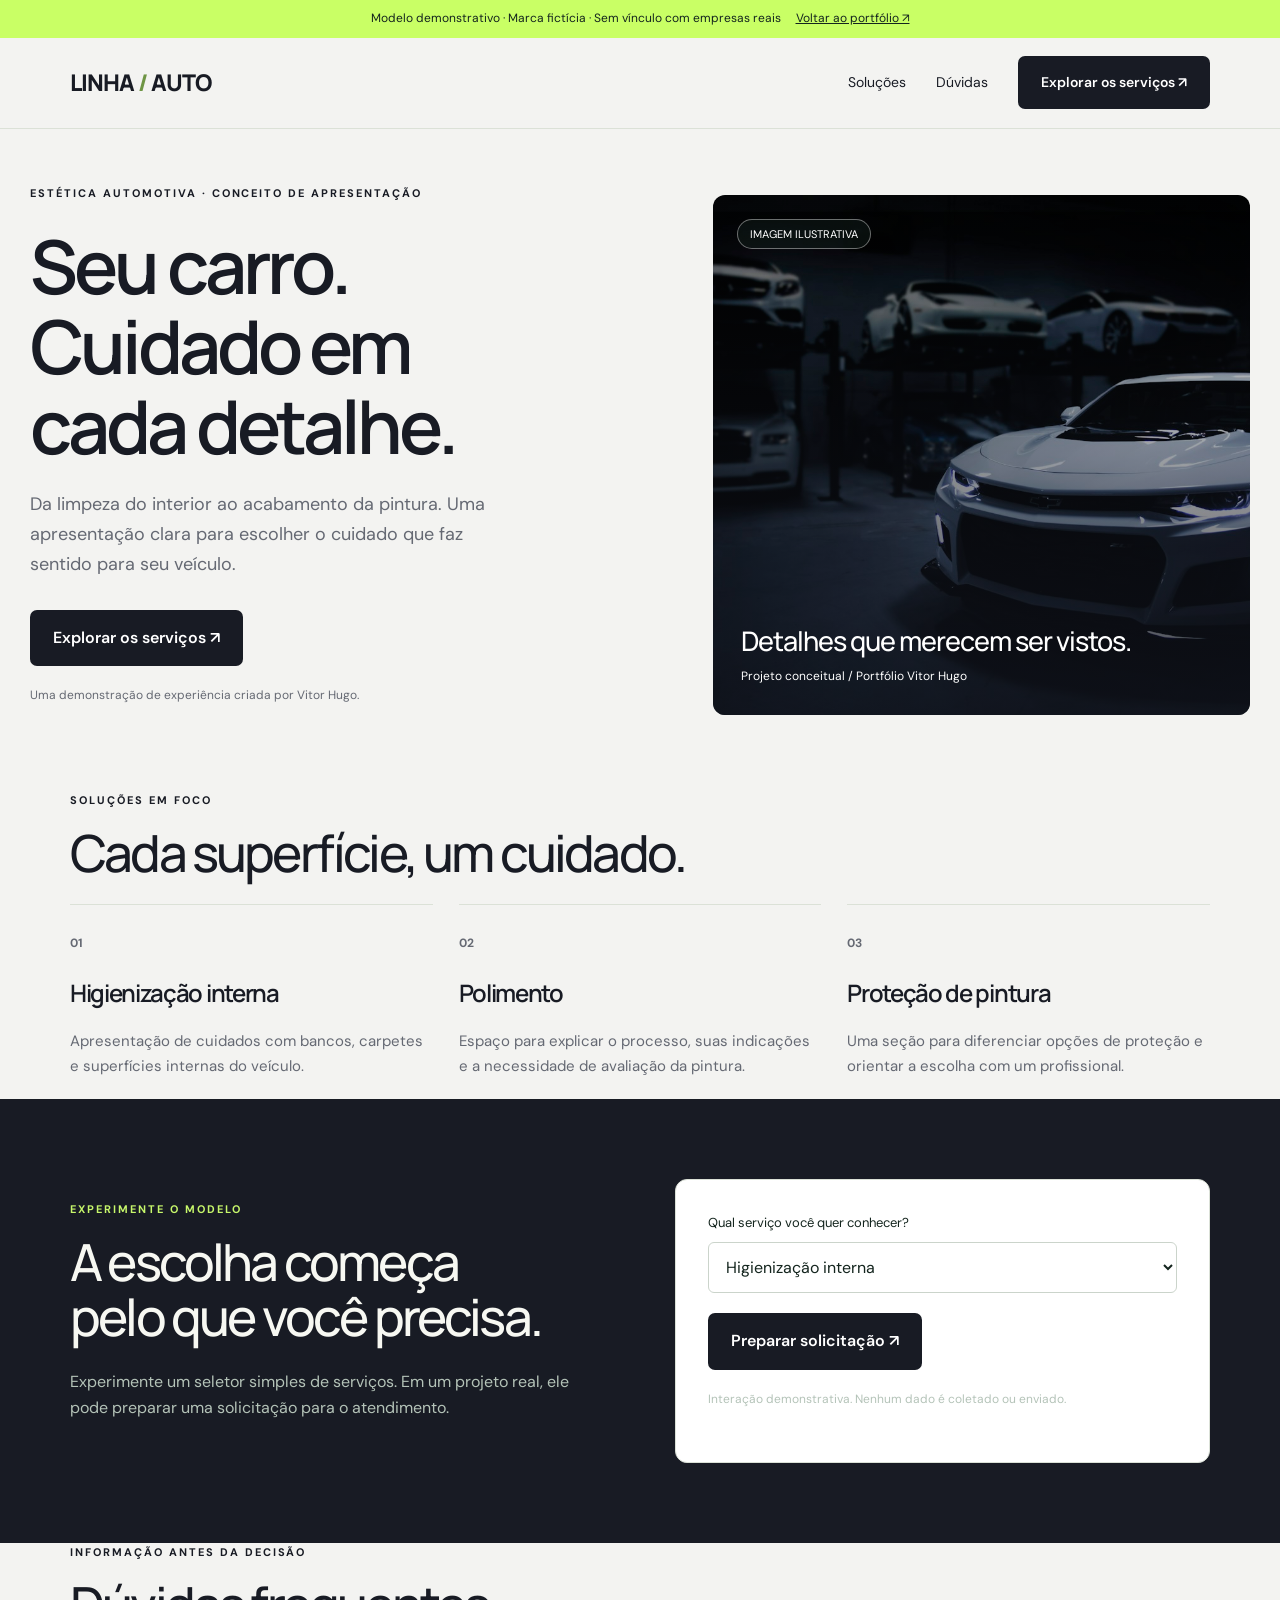
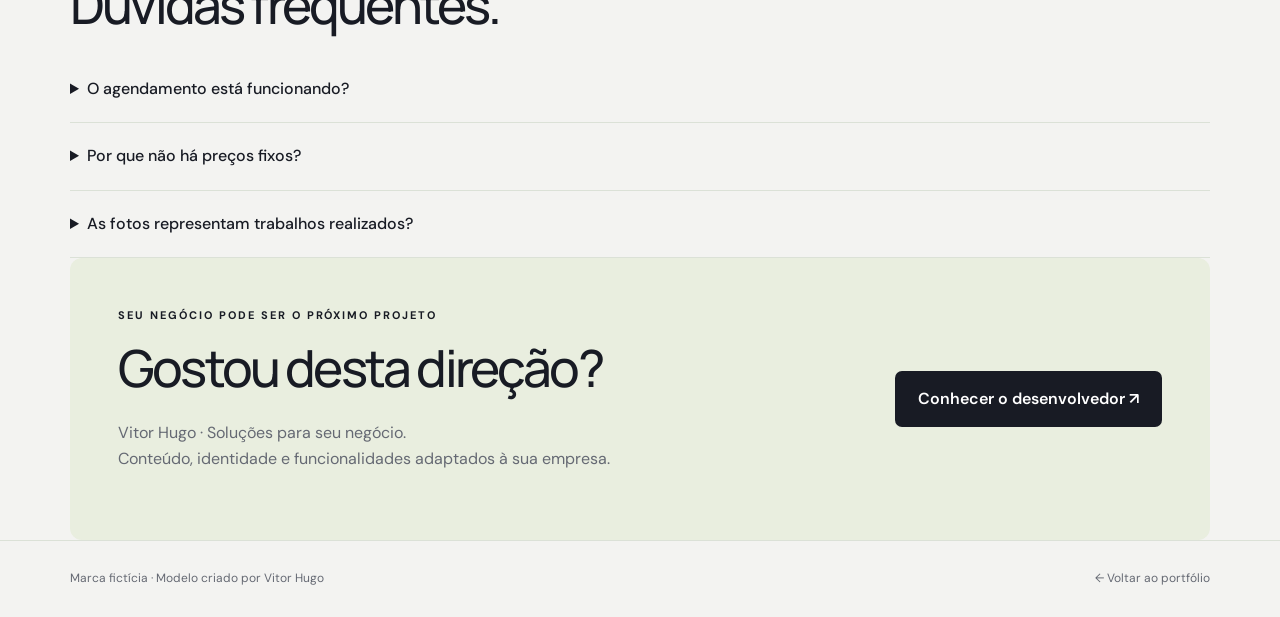
==== modelos/auto.html @ b1f1aa4b "Cria portfolio Vitor Hugo com tres landing pages demonstrativas" ====
<!doctype html><html lang="pt-BR"><head><meta charset="utf-8"><meta name="viewport" content="width=device-width, initial-scale=1"><title>Linha Auto — Modelo demonstrativo | Vitor Hugo</title><meta name="description" content="Projeto fictício de landing page criado por Vitor Hugo para demonstrar design e desenvolvimento web."><meta name="theme-color" content="#14251e"><link rel="icon" href="../assets/favicon.svg" type="image/svg+xml"><link rel="stylesheet" href="../assets/style.css"><script src="../assets/app.js" defer></script></head><body class="demo auto"><div class="demo-bar">Modelo demonstrativo · Marca fictícia · Sem vínculo com empresas reais <a href="../index.html#projetos">Voltar ao portfólio ↗</a></div><header><nav class="wrap"><a href="#" class="brand">LINHA<span style="color:#6e9544"> / </span>AUTO</a><div class="links"><a class="nav-extra" href="#servicos">Soluções</a><a class="nav-extra" href="#duvidas">Dúvidas</a><a class="button" href="#explorar">Explorar os serviços ↗</a></div></nav></header><main><div class="wrap hero"><div class="hero-grid"><div><span class="eyebrow">Estética automotiva · Conceito de apresentação</span><h1>Seu carro.<br>Cuidado em<br>cada detalhe.</h1><p class="intro">Da limpeza do interior ao acabamento da pintura. Uma apresentação clara para escolher o cuidado que faz sentido para seu veículo.</p><div class="actions"><a href="#explorar" class="button">Explorar os serviços ↗</a></div><p class="small" style="margin-top:20px">Uma demonstração de experiência criada por Vitor Hugo.</p></div><div class="hero-visual"><img src="../assets/auto.jpg" alt="Automóvel esportivo em ambiente externo"><span class="label">IMAGEM ILUSTRATIVA</span><div class="visual-caption"><strong>Detalhes que merecem ser vistos.</strong><span>Projeto conceitual / Portfólio Vitor Hugo</span></div></div></div></div><section class="wrap" id="servicos"><span class="eyebrow">Soluções em foco</span><h2>Cada superfície, um cuidado.</h2><div class="feature-grid"><article class="feature"><b>01</b><h3>Higienização interna</h3><p>Apresentação de cuidados com bancos, carpetes e superfícies internas do veículo.</p></article><article class="feature"><b>02</b><h3>Polimento</h3><p>Espaço para explicar o processo, suas indicações e a necessidade de avaliação da pintura.</p></article><article class="feature"><b>03</b><h3>Proteção de pintura</h3><p>Uma seção para diferenciar opções de proteção e orientar a escolha com um profissional.</p></article></div></section><section class="dark" id="explorar"><div class="wrap tool-grid"><div><span class="eyebrow">Experimente o modelo</span><h2>A escolha começa<br>pelo que você precisa.</h2><p>Experimente um seletor simples de serviços. Em um projeto real, ele pode preparar uma solicitação para o atendimento.</p></div><div class="tool"><label for="interest">Qual serviço você quer conhecer?</label><select id="interest"><option>Higienização interna</option><option>Polimento</option><option>Proteção de pintura</option></select><button type="button" class="button" id="demo-action">Preparar solicitação ↗</button><div id="demo-result" class="output" role="status" hidden style="margin-top:22px"></div><p class="small" style="margin-top:20px">Interação demonstrativa. Nenhum dado é coletado ou enviado.</p></div></div></section><section class="wrap" id="duvidas"><span class="eyebrow">Informação antes da decisão</span><h2>Dúvidas frequentes.</h2><details><summary>O agendamento está funcionando?</summary><p>Esta é uma demonstração. Nenhum horário é reservado e nenhuma solicitação é enviada.</p></details><details><summary>Por que não há preços fixos?</summary><p>Em uma operação real, tamanho do veículo, estado das superfícies e escopo do serviço precisam ser avaliados pela empresa.</p></details><details><summary>As fotos representam trabalhos realizados?</summary><p>Não. As imagens são ilustrativas e não representam serviços executados por Vitor Hugo ou por uma empresa real.</p></details></section><section class="wrap" style="padding-top:0"><div class="contact"><div><span class="eyebrow">Seu negócio pode ser o próximo projeto</span><h2>Gostou desta direção?</h2><p>Vitor Hugo · Soluções para seu negócio.<br>Conteúdo, identidade e funcionalidades adaptados à sua empresa.</p></div><a class="button" href="../index.html#contato">Conhecer o desenvolvedor ↗</a></div></section></main><footer><div class="wrap footer-row"><span>Marca fictícia · Modelo criado por Vitor Hugo</span><a href="../index.html">← Voltar ao portfólio</a></div></footer></body></html>
---- assets/style.css ----
@import url('https://fonts.googleapis.com/css2?family=DM+Sans:wght@400;500;600;700&family=Manrope:wght@400;500;600;700;800&display=swap');
:root{--ink:#14251e;--paper:#f7f8f2;--accent:#c7f76b;--muted:#65736b;--line:#dbe1d7}*{box-sizing:border-box}html{scroll-behavior:smooth;scroll-padding-top:90px}body{margin:0;background:var(--paper);color:var(--ink);font-family:'DM Sans',sans-serif;font-size:16px;line-height:1.65}a{color:inherit;text-decoration:none}button,input,select{font:inherit}button,a,input,select{outline-offset:5px}img{display:block;width:100%;object-fit:cover}h1,h2,h3,.brand{font-family:Manrope,sans-serif;line-height:1.08;letter-spacing:-.055em}h1{font-size:clamp(42px,6.4vw,88px);font-weight:600;margin:24px 0}h2{font-size:clamp(32px,4vw,52px);font-weight:500;margin:16px 0 24px}h3{font-size:25px;font-weight:600}p{margin:0 0 20px}.wrap{max-width:1220px;margin:auto;padding:0 40px}header{border-bottom:1px solid var(--line)}nav{min-height:90px;display:flex;align-items:center;justify-content:space-between;gap:24px}.brand{font-size:23px;font-weight:800;letter-spacing:-1px}.brand small{display:block;font:11px 'DM Sans',sans-serif;letter-spacing:.04em;margin-top:7px}.mark{background:var(--ink);color:var(--accent);padding:8px 12px;border-radius:12px;margin-right:8px;letter-spacing:-2px}.links{display:flex;gap:30px;font-size:14px;align-items:center}.button{display:inline-flex;align-items:center;justify-content:center;gap:30px;background:var(--ink);color:white;border:0;border-radius:7px;padding:15px 23px;font-weight:600;cursor:pointer}.button.light{background:var(--accent);color:var(--ink)}.button.outline{border:1px solid var(--line);background:transparent;color:var(--ink)}.eyebrow{font-size:11px;text-transform:uppercase;letter-spacing:.18em;font-weight:700;display:flex;align-items:center;gap:10px}.dot{width:8px;height:8px;border-radius:50%;background:#54783c;display:inline-block}.hero{padding:75px 0 65px}.hero-grid{display:grid;grid-template-columns:1.15fr 1fr;gap:65px;align-items:center}.intro{max-width:490px;color:var(--muted);font-size:18px}.actions{display:flex;gap:12px;flex-wrap:wrap;margin-top:30px}.hero-visual{position:relative;border-radius:12px;overflow:hidden;min-height:480px;background:#1d342c}.hero-visual img{height:480px}.hero-visual:after{content:'';position:absolute;inset:0;background:linear-gradient(transparent 35%,#14251ed9)}.visual-caption{position:absolute;bottom:28px;left:28px;right:28px;color:white;z-index:1}.visual-caption strong{font:500 27px Manrope,sans-serif;letter-spacing:-1px}.visual-caption span{font-size:12px;display:block;margin-top:8px}.label{display:inline-block;border:1px solid #ffffff66;border-radius:30px;padding:5px 12px;font-size:11px;position:absolute;top:24px;left:24px;color:white;z-index:1;background:#14251e66}.strip{border-block:1px solid var(--line);display:flex;justify-content:space-between;gap:20px;padding:22px 0;font-size:13px;color:var(--muted)}section{padding:80px 0}.section-heading{display:flex;align-items:end;justify-content:space-between;gap:30px;margin-bottom:36px}.section-heading p{max-width:350px;color:var(--muted);font-size:14px}.project-grid{display:grid;grid-template-columns:repeat(3,1fr);gap:24px}.project{display:block}.project .photo{overflow:hidden;border-radius:9px;position:relative;background:#d7dfd4}.project img{height:260px;transition:transform .4s}.project:hover img{transform:scale(1.04)}.project .number{position:absolute;top:16px;left:16px;border-radius:30px;background:#ffffffed;padding:4px 12px;font-size:11px}.project h3{margin:22px 0 12px;display:flex;justify-content:space-between}.project p{font-size:14px;color:var(--muted)}.tag{font-size:10px;text-transform:uppercase;letter-spacing:.12em;color:var(--muted)}.dark{background:#14251e;color:#f7f8f2}.dark .eyebrow{color:#c7f76b}.dark p{color:#b4c3b8}.process{display:grid;grid-template-columns:1fr 2fr;gap:90px}.steps{display:grid;grid-template-columns:1fr 1fr;gap:32px}.step{border-top:1px solid #ffffff35;padding-top:20px}.step b{color:#c7f76b;font-size:12px}.step h3{font-size:22px;margin:18px 0 12px}.step p{font-size:14px}.about{display:grid;grid-template-columns:1fr 1fr;gap:80px}.skills{display:flex;flex-wrap:wrap;gap:10px}.skills span{padding:8px 15px;border:1px solid var(--line);border-radius:30px;font-size:12px}.contact{border-radius:12px;background:#e9eedf;padding:48px;display:flex;align-items:center;justify-content:space-between;gap:40px}.contact h2{max-width:650px}.contact p{color:var(--muted)}footer{border-top:1px solid var(--line);padding:28px 0;font-size:12px;color:var(--muted)}.footer-row{display:flex;justify-content:space-between;gap:20px}.demo-bar{background:var(--accent);text-align:center;padding:9px 20px;font-size:12px;color:#14251e}.demo-bar a{text-decoration:underline;margin-left:12px}.demo .hero{padding-top:55px}.demo h1{font-size:clamp(42px,5.8vw,76px)}.demo .hero-visual,.demo .hero-visual img{min-height:520px;height:520px}.feature-grid{display:grid;grid-template-columns:repeat(3,1fr);gap:26px}.feature{border-top:1px solid var(--line);padding-top:24px}.feature h3{font-size:24px}.feature p{color:var(--muted);font-size:15px}.feature b{font-size:12px;color:var(--muted)}.tool-grid{display:grid;grid-template-columns:1fr 1fr;gap:70px;align-items:center}.tool{background:#fff;border:1px solid var(--line);border-radius:12px;padding:32px;color:#14251e}.tool label{display:block;font-size:13px;margin-bottom:9px}.tool input,.tool select{width:100%;padding:13px;border:1px solid #cbd4cb;border-radius:6px;background:white;color:#14251e;margin-bottom:20px}.tool input[type=range]{padding:0;accent-color:#426c3c}.output{background:#edf4e2;padding:22px;border-radius:8px}.output strong{font:600 34px Manrope,sans-serif;display:block;letter-spacing:-1px}.output p{font-size:12px;color:#536549;margin:10px 0 0}.small{font-size:12px;color:var(--muted)}details{border-bottom:1px solid var(--line);padding:20px 0}summary{cursor:pointer;font-weight:500}details p{margin:15px 0 0;color:var(--muted);max-width:800px}.auto{--ink:#181b24;--paper:#f3f3f1;--accent:#c9ff65;--muted:#656973}.auto .hero-visual:after{background:linear-gradient(transparent,#10131cce)}.auto .dark{background:#181b24}.pilates{--ink:#3a4235;--paper:#faf7f0;--accent:#e6cfae;--muted:#74766a;--line:#dfded2}.pilates .hero-visual{border-radius:160px 160px 12px 12px}.pilates .dark{background:#3a4235}.pilates .dark .eyebrow,.pilates .step b{color:#e6cfae}.pilates h1{font-weight:400}.notice{border:1px solid var(--line);border-radius:6px;padding:15px;font-size:12px;color:var(--muted)}@media(max-width:850px){.wrap{padding:0 22px}.links{gap:15px}.links .nav-extra{display:none}.hero-grid,.process,.about,.tool-grid{grid-template-columns:1fr;gap:35px}.hero{padding:45px 0}.hero-visual,.hero-visual img{height:380px;min-height:380px}.demo .hero-visual,.demo .hero-visual img{height:380px;min-height:380px}.project-grid{grid-template-columns:1fr}.project img{height:330px}.section-heading,.contact{display:block}.section-heading p{max-width:none}.feature-grid{grid-template-columns:1fr}.strip{flex-wrap:wrap}.contact{padding:30px}.contact .button{margin-top:10px}section{padding:55px 0}.footer-row{flex-direction:column;gap:8px}}@media(prefers-reduced-motion:reduce){html{scroll-behavior:auto}*{transition:none!important}}
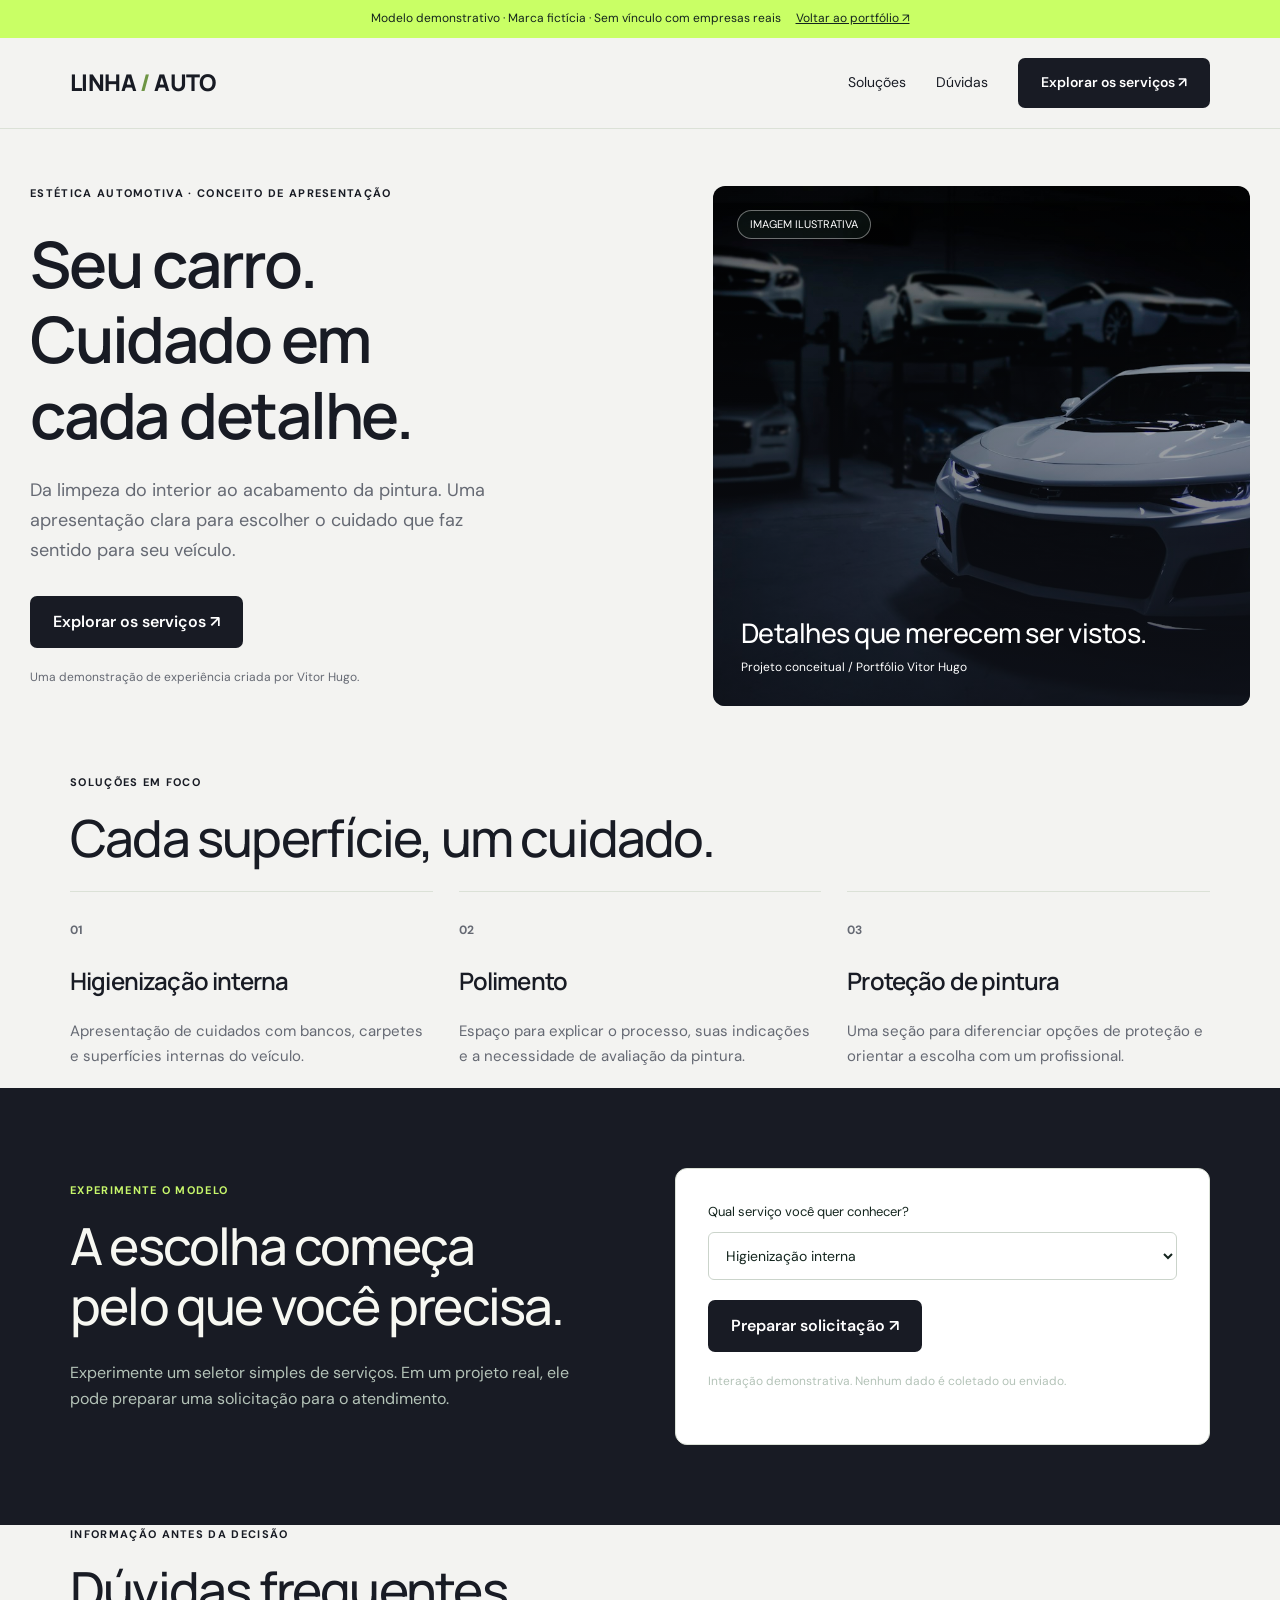
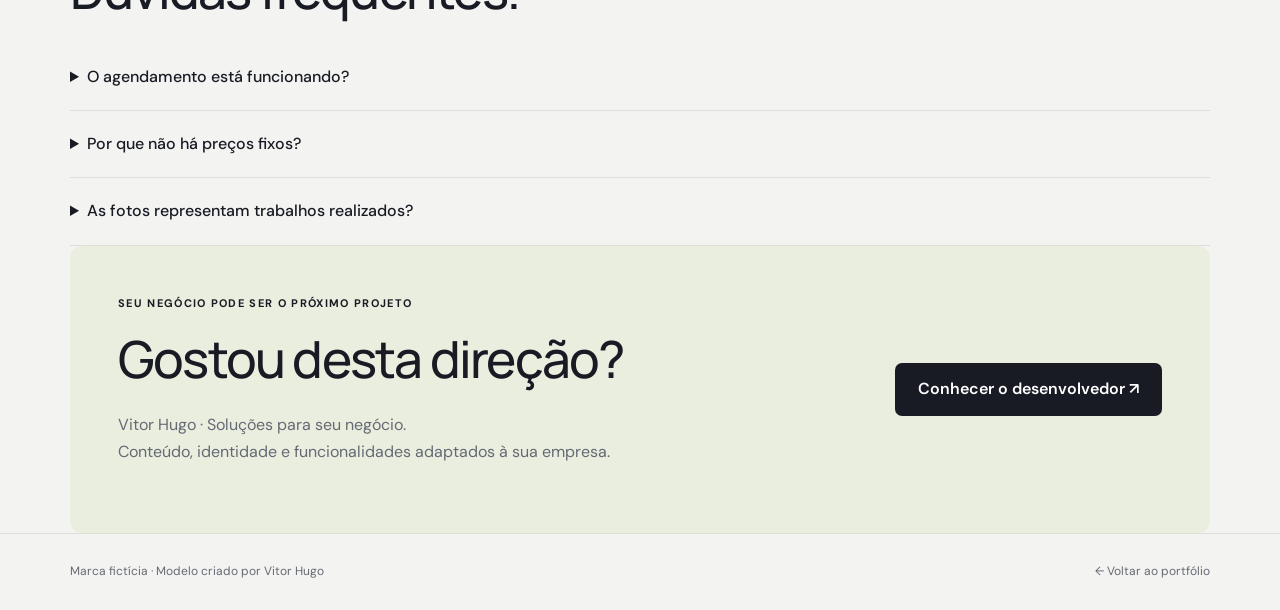
==== commit d072aa10: "Corrige tipografia e layout responsivo e atualiza apresentacao profissional" ====
--- a/modelos/auto.html
+++ b/modelos/auto.html
@@ -1 +1 @@
-<!doctype html><html lang="pt-BR"><head><meta charset="utf-8"><meta name="viewport" content="width=device-width, initial-scale=1"><title>Linha Auto — Modelo demonstrativo | Vitor Hugo</title><meta name="description" content="Projeto fictício de landing page criado por Vitor Hugo para demonstrar design e desenvolvimento web."><meta name="theme-color" content="#14251e"><link rel="icon" href="../assets/favicon.svg" type="image/svg+xml"><link rel="stylesheet" href="../assets/style.css"><script src="../assets/app.js" defer></script></head><body class="demo auto"><div class="demo-bar">Modelo demonstrativo · Marca fictícia · Sem vínculo com empresas reais <a href="../index.html#projetos">Voltar ao portfólio ↗</a></div><header><nav class="wrap"><a href="#" class="brand">LINHA<span style="color:#6e9544"> / </span>AUTO</a><div class="links"><a class="nav-extra" href="#servicos">Soluções</a><a class="nav-extra" href="#duvidas">Dúvidas</a><a class="button" href="#explorar">Explorar os serviços ↗</a></div></nav></header><main><div class="wrap hero"><div class="hero-grid"><div><span class="eyebrow">Estética automotiva · Conceito de apresentação</span><h1>Seu carro.<br>Cuidado em<br>cada detalhe.</h1><p class="intro">Da limpeza do interior ao acabamento da pintura. Uma apresentação clara para escolher o cuidado que faz sentido para seu veículo.</p><div class="actions"><a href="#explorar" class="button">Explorar os serviços ↗</a></div><p class="small" style="margin-top:20px">Uma demonstração de experiência criada por Vitor Hugo.</p></div><div class="hero-visual"><img src="../assets/auto.jpg" alt="Automóvel esportivo em ambiente externo"><span class="label">IMAGEM ILUSTRATIVA</span><div class="visual-caption"><strong>Detalhes que merecem ser vistos.</strong><span>Projeto conceitual / Portfólio Vitor Hugo</span></div></div></div></div><section class="wrap" id="servicos"><span class="eyebrow">Soluções em foco</span><h2>Cada superfície, um cuidado.</h2><div class="feature-grid"><article class="feature"><b>01</b><h3>Higienização interna</h3><p>Apresentação de cuidados com bancos, carpetes e superfícies internas do veículo.</p></article><article class="feature"><b>02</b><h3>Polimento</h3><p>Espaço para explicar o processo, suas indicações e a necessidade de avaliação da pintura.</p></article><article class="feature"><b>03</b><h3>Proteção de pintura</h3><p>Uma seção para diferenciar opções de proteção e orientar a escolha com um profissional.</p></article></div></section><section class="dark" id="explorar"><div class="wrap tool-grid"><div><span class="eyebrow">Experimente o modelo</span><h2>A escolha começa<br>pelo que você precisa.</h2><p>Experimente um seletor simples de serviços. Em um projeto real, ele pode preparar uma solicitação para o atendimento.</p></div><div class="tool"><label for="interest">Qual serviço você quer conhecer?</label><select id="interest"><option>Higienização interna</option><option>Polimento</option><option>Proteção de pintura</option></select><button type="button" class="button" id="demo-action">Preparar solicitação ↗</button><div id="demo-result" class="output" role="status" hidden style="margin-top:22px"></div><p class="small" style="margin-top:20px">Interação demonstrativa. Nenhum dado é coletado ou enviado.</p></div></div></section><section class="wrap" id="duvidas"><span class="eyebrow">Informação antes da decisão</span><h2>Dúvidas frequentes.</h2><details><summary>O agendamento está funcionando?</summary><p>Esta é uma demonstração. Nenhum horário é reservado e nenhuma solicitação é enviada.</p></details><details><summary>Por que não há preços fixos?</summary><p>Em uma operação real, tamanho do veículo, estado das superfícies e escopo do serviço precisam ser avaliados pela empresa.</p></details><details><summary>As fotos representam trabalhos realizados?</summary><p>Não. As imagens são ilustrativas e não representam serviços executados por Vitor Hugo ou por uma empresa real.</p></details></section><section class="wrap" style="padding-top:0"><div class="contact"><div><span class="eyebrow">Seu negócio pode ser o próximo projeto</span><h2>Gostou desta direção?</h2><p>Vitor Hugo · Soluções para seu negócio.<br>Conteúdo, identidade e funcionalidades adaptados à sua empresa.</p></div><a class="button" href="../index.html#contato">Conhecer o desenvolvedor ↗</a></div></section></main><footer><div class="wrap footer-row"><span>Marca fictícia · Modelo criado por Vitor Hugo</span><a href="../index.html">← Voltar ao portfólio</a></div></footer></body></html>+<!doctype html><html lang="pt-BR"><head><meta charset="utf-8"><meta name="viewport" content="width=device-width, initial-scale=1"><title>Linha Auto — Modelo demonstrativo | Vitor Hugo</title><meta name="description" content="Projeto fictício de landing page criado por Vitor Hugo para demonstrar design e desenvolvimento web."><meta name="theme-color" content="#14251e"><link rel="icon" href="../assets/favicon.svg" type="image/svg+xml"><link rel="stylesheet" href="../assets/style.css?v=2"><script src="../assets/app.js" defer></script></head><body class="demo auto"><div class="demo-bar">Modelo demonstrativo · Marca fictícia · Sem vínculo com empresas reais <a href="../index.html#projetos">Voltar ao portfólio ↗</a></div><header><nav class="wrap"><a href="#" class="brand">LINHA<span style="color:#6e9544"> / </span>AUTO</a><div class="links"><a class="nav-extra" href="#servicos">Soluções</a><a class="nav-extra" href="#duvidas">Dúvidas</a><a class="button" href="#explorar">Explorar os serviços ↗</a></div></nav></header><main><div class="wrap hero"><div class="hero-grid"><div><span class="eyebrow">Estética automotiva · Conceito de apresentação</span><h1>Seu carro.<br>Cuidado em<br>cada detalhe.</h1><p class="intro">Da limpeza do interior ao acabamento da pintura. Uma apresentação clara para escolher o cuidado que faz sentido para seu veículo.</p><div class="actions"><a href="#explorar" class="button">Explorar os serviços ↗</a></div><p class="small" style="margin-top:20px">Uma demonstração de experiência criada por Vitor Hugo.</p></div><div class="hero-visual"><img src="../assets/auto.jpg" alt="Automóvel esportivo em ambiente externo"><span class="label">IMAGEM ILUSTRATIVA</span><div class="visual-caption"><strong>Detalhes que merecem ser vistos.</strong><span>Projeto conceitual / Portfólio Vitor Hugo</span></div></div></div></div><section class="wrap" id="servicos"><span class="eyebrow">Soluções em foco</span><h2>Cada superfície, um cuidado.</h2><div class="feature-grid"><article class="feature"><b>01</b><h3>Higienização interna</h3><p>Apresentação de cuidados com bancos, carpetes e superfícies internas do veículo.</p></article><article class="feature"><b>02</b><h3>Polimento</h3><p>Espaço para explicar o processo, suas indicações e a necessidade de avaliação da pintura.</p></article><article class="feature"><b>03</b><h3>Proteção de pintura</h3><p>Uma seção para diferenciar opções de proteção e orientar a escolha com um profissional.</p></article></div></section><section class="dark" id="explorar"><div class="wrap tool-grid"><div><span class="eyebrow">Experimente o modelo</span><h2>A escolha começa<br>pelo que você precisa.</h2><p>Experimente um seletor simples de serviços. Em um projeto real, ele pode preparar uma solicitação para o atendimento.</p></div><div class="tool"><label for="interest">Qual serviço você quer conhecer?</label><select id="interest"><option>Higienização interna</option><option>Polimento</option><option>Proteção de pintura</option></select><button type="button" class="button" id="demo-action">Preparar solicitação ↗</button><div id="demo-result" class="output" role="status" hidden style="margin-top:22px"></div><p class="small" style="margin-top:20px">Interação demonstrativa. Nenhum dado é coletado ou enviado.</p></div></div></section><section class="wrap" id="duvidas"><span class="eyebrow">Informação antes da decisão</span><h2>Dúvidas frequentes.</h2><details><summary>O agendamento está funcionando?</summary><p>Esta é uma demonstração. Nenhum horário é reservado e nenhuma solicitação é enviada.</p></details><details><summary>Por que não há preços fixos?</summary><p>Em uma operação real, tamanho do veículo, estado das superfícies e escopo do serviço precisam ser avaliados pela empresa.</p></details><details><summary>As fotos representam trabalhos realizados?</summary><p>Não. As imagens são ilustrativas e não representam serviços executados por Vitor Hugo ou por uma empresa real.</p></details></section><section class="wrap" style="padding-top:0"><div class="contact"><div><span class="eyebrow">Seu negócio pode ser o próximo projeto</span><h2>Gostou desta direção?</h2><p>Vitor Hugo · Soluções para seu negócio.<br>Conteúdo, identidade e funcionalidades adaptados à sua empresa.</p></div><a class="button" href="../index.html#contato">Conhecer o desenvolvedor ↗</a></div></section></main><footer><div class="wrap footer-row"><span>Marca fictícia · Modelo criado por Vitor Hugo</span><a href="../index.html">← Voltar ao portfólio</a></div></footer></body></html>
--- a/assets/style.css
+++ b/assets/style.css
@@ -1,2 +1,44 @@
 @import url('https://fonts.googleapis.com/css2?family=DM+Sans:wght@400;500;600;700&family=Manrope:wght@400;500;600;700;800&display=swap');
-:root{--ink:#14251e;--paper:#f7f8f2;--accent:#c7f76b;--muted:#65736b;--line:#dbe1d7}*{box-sizing:border-box}html{scroll-behavior:smooth;scroll-padding-top:90px}body{margin:0;background:var(--paper);color:var(--ink);font-family:'DM Sans',sans-serif;font-size:16px;line-height:1.65}a{color:inherit;text-decoration:none}button,input,select{font:inherit}button,a,input,select{outline-offset:5px}img{display:block;width:100%;object-fit:cover}h1,h2,h3,.brand{font-family:Manrope,sans-serif;line-height:1.08;letter-spacing:-.055em}h1{font-size:clamp(42px,6.4vw,88px);font-weight:600;margin:24px 0}h2{font-size:clamp(32px,4vw,52px);font-weight:500;margin:16px 0 24px}h3{font-size:25px;font-weight:600}p{margin:0 0 20px}.wrap{max-width:1220px;margin:auto;padding:0 40px}header{border-bottom:1px solid var(--line)}nav{min-height:90px;display:flex;align-items:center;justify-content:space-between;gap:24px}.brand{font-size:23px;font-weight:800;letter-spacing:-1px}.brand small{display:block;font:11px 'DM Sans',sans-serif;letter-spacing:.04em;margin-top:7px}.mark{background:var(--ink);color:var(--accent);padding:8px 12px;border-radius:12px;margin-right:8px;letter-spacing:-2px}.links{display:flex;gap:30px;font-size:14px;align-items:center}.button{display:inline-flex;align-items:center;justify-content:center;gap:30px;background:var(--ink);color:white;border:0;border-radius:7px;padding:15px 23px;font-weight:600;cursor:pointer}.button.light{background:var(--accent);color:var(--ink)}.button.outline{border:1px solid var(--line);background:transparent;color:var(--ink)}.eyebrow{font-size:11px;text-transform:uppercase;letter-spacing:.18em;font-weight:700;display:flex;align-items:center;gap:10px}.dot{width:8px;height:8px;border-radius:50%;background:#54783c;display:inline-block}.hero{padding:75px 0 65px}.hero-grid{display:grid;grid-template-columns:1.15fr 1fr;gap:65px;align-items:center}.intro{max-width:490px;color:var(--muted);font-size:18px}.actions{display:flex;gap:12px;flex-wrap:wrap;margin-top:30px}.hero-visual{position:relative;border-radius:12px;overflow:hidden;min-height:480px;background:#1d342c}.hero-visual img{height:480px}.hero-visual:after{content:'';position:absolute;inset:0;background:linear-gradient(transparent 35%,#14251ed9)}.visual-caption{position:absolute;bottom:28px;left:28px;right:28px;color:white;z-index:1}.visual-caption strong{font:500 27px Manrope,sans-serif;letter-spacing:-1px}.visual-caption span{font-size:12px;display:block;margin-top:8px}.label{display:inline-block;border:1px solid #ffffff66;border-radius:30px;padding:5px 12px;font-size:11px;position:absolute;top:24px;left:24px;color:white;z-index:1;background:#14251e66}.strip{border-block:1px solid var(--line);display:flex;justify-content:space-between;gap:20px;padding:22px 0;font-size:13px;color:var(--muted)}section{padding:80px 0}.section-heading{display:flex;align-items:end;justify-content:space-between;gap:30px;margin-bottom:36px}.section-heading p{max-width:350px;color:var(--muted);font-size:14px}.project-grid{display:grid;grid-template-columns:repeat(3,1fr);gap:24px}.project{display:block}.project .photo{overflow:hidden;border-radius:9px;position:relative;background:#d7dfd4}.project img{height:260px;transition:transform .4s}.project:hover img{transform:scale(1.04)}.project .number{position:absolute;top:16px;left:16px;border-radius:30px;background:#ffffffed;padding:4px 12px;font-size:11px}.project h3{margin:22px 0 12px;display:flex;justify-content:space-between}.project p{font-size:14px;color:var(--muted)}.tag{font-size:10px;text-transform:uppercase;letter-spacing:.12em;color:var(--muted)}.dark{background:#14251e;color:#f7f8f2}.dark .eyebrow{color:#c7f76b}.dark p{color:#b4c3b8}.process{display:grid;grid-template-columns:1fr 2fr;gap:90px}.steps{display:grid;grid-template-columns:1fr 1fr;gap:32px}.step{border-top:1px solid #ffffff35;padding-top:20px}.step b{color:#c7f76b;font-size:12px}.step h3{font-size:22px;margin:18px 0 12px}.step p{font-size:14px}.about{display:grid;grid-template-columns:1fr 1fr;gap:80px}.skills{display:flex;flex-wrap:wrap;gap:10px}.skills span{padding:8px 15px;border:1px solid var(--line);border-radius:30px;font-size:12px}.contact{border-radius:12px;background:#e9eedf;padding:48px;display:flex;align-items:center;justify-content:space-between;gap:40px}.contact h2{max-width:650px}.contact p{color:var(--muted)}footer{border-top:1px solid var(--line);padding:28px 0;font-size:12px;color:var(--muted)}.footer-row{display:flex;justify-content:space-between;gap:20px}.demo-bar{background:var(--accent);text-align:center;padding:9px 20px;font-size:12px;color:#14251e}.demo-bar a{text-decoration:underline;margin-left:12px}.demo .hero{padding-top:55px}.demo h1{font-size:clamp(42px,5.8vw,76px)}.demo .hero-visual,.demo .hero-visual img{min-height:520px;height:520px}.feature-grid{display:grid;grid-template-columns:repeat(3,1fr);gap:26px}.feature{border-top:1px solid var(--line);padding-top:24px}.feature h3{font-size:24px}.feature p{color:var(--muted);font-size:15px}.feature b{font-size:12px;color:var(--muted)}.tool-grid{display:grid;grid-template-columns:1fr 1fr;gap:70px;align-items:center}.tool{background:#fff;border:1px solid var(--line);border-radius:12px;padding:32px;color:#14251e}.tool label{display:block;font-size:13px;margin-bottom:9px}.tool input,.tool select{width:100%;padding:13px;border:1px solid #cbd4cb;border-radius:6px;background:white;color:#14251e;margin-bottom:20px}.tool input[type=range]{padding:0;accent-color:#426c3c}.output{background:#edf4e2;padding:22px;border-radius:8px}.output strong{font:600 34px Manrope,sans-serif;display:block;letter-spacing:-1px}.output p{font-size:12px;color:#536549;margin:10px 0 0}.small{font-size:12px;color:var(--muted)}details{border-bottom:1px solid var(--line);padding:20px 0}summary{cursor:pointer;font-weight:500}details p{margin:15px 0 0;color:var(--muted);max-width:800px}.auto{--ink:#181b24;--paper:#f3f3f1;--accent:#c9ff65;--muted:#656973}.auto .hero-visual:after{background:linear-gradient(transparent,#10131cce)}.auto .dark{background:#181b24}.pilates{--ink:#3a4235;--paper:#faf7f0;--accent:#e6cfae;--muted:#74766a;--line:#dfded2}.pilates .hero-visual{border-radius:160px 160px 12px 12px}.pilates .dark{background:#3a4235}.pilates .dark .eyebrow,.pilates .step b{color:#e6cfae}.pilates h1{font-weight:400}.notice{border:1px solid var(--line);border-radius:6px;padding:15px;font-size:12px;color:var(--muted)}@media(max-width:850px){.wrap{padding:0 22px}.links{gap:15px}.links .nav-extra{display:none}.hero-grid,.process,.about,.tool-grid{grid-template-columns:1fr;gap:35px}.hero{padding:45px 0}.hero-visual,.hero-visual img{height:380px;min-height:380px}.demo .hero-visual,.demo .hero-visual img{height:380px;min-height:380px}.project-grid{grid-template-columns:1fr}.project img{height:330px}.section-heading,.contact{display:block}.section-heading p{max-width:none}.feature-grid{grid-template-columns:1fr}.strip{flex-wrap:wrap}.contact{padding:30px}.contact .button{margin-top:10px}section{padding:55px 0}.footer-row{flex-direction:column;gap:8px}}@media(prefers-reduced-motion:reduce){html{scroll-behavior:auto}*{transition:none!important}}+:root{--ink:#14251e;--paper:#f7f8f2;--accent:#c7f76b;--muted:#65736b;--line:#dbe1d7}*{box-sizing:border-box}html{scroll-behavior:smooth;scroll-padding-top:90px}body{margin:0;background:var(--paper);color:var(--ink);font-family:'DM Sans',sans-serif;font-size:16px;line-height:1.65}a{color:inherit;text-decoration:none}button,input,select{font:inherit}button,a,input,select{outline-offset:5px}img{display:block;width:100%;object-fit:cover}h1,h2,h3,.brand{font-family:Manrope,sans-serif;line-height:1.18;letter-spacing:-.035em}h1{font-size:clamp(36px,5.8vw,76px);font-weight:600;margin:24px 0}h2{font-size:clamp(32px,4vw,52px);font-weight:500;margin:16px 0 24px}h3{font-size:25px;font-weight:600}p{margin:0 0 20px}.wrap{max-width:1220px;margin:auto;padding:0 40px}header{border-bottom:1px solid var(--line)}nav{min-height:90px;display:flex;align-items:center;justify-content:space-between;gap:24px}.brand{font-size:23px;font-weight:800;letter-spacing:-1px}.brand small{display:block;font:11px 'DM Sans',sans-serif;letter-spacing:.04em;margin-top:7px}.mark{background:var(--ink);color:var(--accent);padding:8px 12px;border-radius:12px;margin-right:8px;letter-spacing:-2px}.links{display:flex;gap:30px;font-size:14px;align-items:center}.button{display:inline-flex;align-items:center;justify-content:center;gap:30px;background:var(--ink);color:white;border:0;border-radius:7px;padding:15px 23px;font-weight:600;cursor:pointer}.button.light{background:var(--accent);color:var(--ink)}.button.outline{border:1px solid var(--line);background:transparent;color:var(--ink)}.eyebrow{font-size:11px;text-transform:uppercase;letter-spacing:.18em;font-weight:700;display:flex;align-items:center;gap:10px}.dot{width:8px;height:8px;border-radius:50%;background:#54783c;display:inline-block}.hero{padding:75px 0 65px}.hero-grid{display:grid;grid-template-columns:minmax(0,1.15fr) minmax(0,1fr);gap:65px;align-items:center}.intro{max-width:490px;color:var(--muted);font-size:18px}.actions{display:flex;gap:12px;flex-wrap:wrap;margin-top:30px}.hero-visual{position:relative;border-radius:12px;overflow:hidden;min-height:480px;background:#1d342c}.hero-visual img{height:480px}.hero-visual:after{content:'';position:absolute;inset:0;background:linear-gradient(transparent 35%,#14251ed9)}.visual-caption{position:absolute;bottom:28px;left:28px;right:28px;color:white;z-index:1}.visual-caption strong{font:500 27px/1.3 Manrope,sans-serif;letter-spacing:-.5px}.visual-caption span{font-size:12px;display:block;margin-top:8px}.label{display:inline-block;border:1px solid #ffffff66;border-radius:30px;padding:5px 12px;font-size:11px;position:absolute;top:24px;left:24px;color:white;z-index:1;background:#14251e66}.strip{border-block:1px solid var(--line);display:flex;justify-content:space-between;gap:20px;padding:22px 0;font-size:13px;color:var(--muted)}section{padding:80px 0}.section-heading{display:flex;align-items:end;justify-content:space-between;gap:30px;margin-bottom:36px}.section-heading p{max-width:350px;color:var(--muted);font-size:14px}.project-grid{display:grid;grid-template-columns:repeat(3,minmax(0,1fr));gap:24px}.project{display:block}.project .photo{overflow:hidden;border-radius:9px;position:relative;background:#d7dfd4}.project img{height:260px;transition:transform .4s}.project:hover img{transform:scale(1.04)}.project .number{position:absolute;top:16px;left:16px;border-radius:30px;background:#ffffffed;padding:4px 12px;font-size:11px}.project h3{margin:22px 0 12px;display:flex;justify-content:space-between}.project p{font-size:14px;color:var(--muted)}.tag{font-size:10px;text-transform:uppercase;letter-spacing:.12em;color:var(--muted)}.dark{background:#14251e;color:#f7f8f2}.dark .eyebrow{color:#c7f76b}.dark p{color:#b4c3b8}.process{display:grid;grid-template-columns:minmax(0,1fr) minmax(0,2fr);gap:90px}.steps{display:grid;grid-template-columns:repeat(2,minmax(0,1fr));gap:32px}.step{border-top:1px solid #ffffff35;padding-top:20px}.step b{color:#c7f76b;font-size:12px}.step h3{font-size:22px;margin:18px 0 12px}.step p{font-size:14px}.about{display:grid;grid-template-columns:repeat(2,minmax(0,1fr));gap:80px}.skills{display:flex;flex-wrap:wrap;gap:10px}.skills span{padding:8px 15px;border:1px solid var(--line);border-radius:30px;font-size:12px}.contact{border-radius:12px;background:#e9eedf;padding:48px;display:flex;align-items:center;justify-content:space-between;gap:40px}.contact h2{max-width:650px}.contact p{color:var(--muted)}footer{border-top:1px solid var(--line);padding:28px 0;font-size:12px;color:var(--muted)}.footer-row{display:flex;justify-content:space-between;gap:20px}.demo-bar{background:var(--accent);text-align:center;padding:9px 20px;font-size:12px;color:#14251e}.demo-bar a{text-decoration:underline;margin-left:12px}.demo .hero{padding-top:55px}.demo h1{font-size:clamp(34px,5vw,68px)}.demo .hero-visual,.demo .hero-visual img{min-height:520px;height:520px}.feature-grid{display:grid;grid-template-columns:repeat(3,minmax(0,1fr));gap:26px}.feature{border-top:1px solid var(--line);padding-top:24px}.feature h3{font-size:24px}.feature p{color:var(--muted);font-size:15px}.feature b{font-size:12px;color:var(--muted)}.tool-grid{display:grid;grid-template-columns:repeat(2,minmax(0,1fr));gap:70px;align-items:center}.tool{background:#fff;border:1px solid var(--line);border-radius:12px;padding:32px;color:#14251e}.tool label{display:block;font-size:13px;margin-bottom:9px}.tool input,.tool select{width:100%;padding:13px;border:1px solid #cbd4cb;border-radius:6px;background:white;color:#14251e;margin-bottom:20px}.tool input[type=range]{padding:0;accent-color:#426c3c}.output{background:#edf4e2;padding:22px;border-radius:8px}.output strong{font:600 34px/1.3 Manrope,sans-serif;display:block;letter-spacing:-1px}.output p{font-size:12px;color:#536549;margin:10px 0 0}.small{font-size:12px;color:var(--muted)}details{border-bottom:1px solid var(--line);padding:20px 0}summary{cursor:pointer;font-weight:500}details p{margin:15px 0 0;color:var(--muted);max-width:800px}.auto{--ink:#181b24;--paper:#f3f3f1;--accent:#c9ff65;--muted:#656973}.auto .hero-visual:after{background:linear-gradient(transparent,#10131cce)}.auto .dark{background:#181b24}.pilates{--ink:#3a4235;--paper:#faf7f0;--accent:#e6cfae;--muted:#74766a;--line:#dfded2}.pilates .hero-visual{border-radius:160px 160px 12px 12px}.pilates .dark{background:#3a4235}.pilates .dark .eyebrow,.pilates .step b{color:#e6cfae}.pilates h1{font-weight:400}.notice{border:1px solid var(--line);border-radius:6px;padding:15px;font-size:12px;color:var(--muted)}@media(max-width:850px){.wrap{padding:0 22px}.links{gap:15px}.links .nav-extra{display:none}.hero-grid,.process,.about,.tool-grid{grid-template-columns:1fr;gap:35px}.hero{padding:45px 0}.hero-visual,.hero-visual img{height:380px;min-height:380px}.demo .hero-visual,.demo .hero-visual img{height:380px;min-height:380px}.project-grid{grid-template-columns:1fr}.project img{height:330px}.section-heading,.contact{display:block}.section-heading p{max-width:none}.feature-grid{grid-template-columns:1fr}.strip{flex-wrap:wrap}.contact{padding:30px}.contact .button{margin-top:10px}section{padding:55px 0}.footer-row{flex-direction:column;gap:8px}}@media(prefers-reduced-motion:reduce){html{scroll-behavior:auto}*{transition:none!important}}
+/* Flexible type and layout: preserve accents and keep content inside its column. */
+h1,h2,h3,p,a,summary,.eyebrow,.label,.number{overflow-wrap:anywhere}
+h1,h2,h3{text-wrap:balance}
+.hero-grid>*,.process>*,.about>*,.tool-grid>*,.steps>*,.contact>*,.section-heading>*{min-width:0}
+.brand{display:block;flex-shrink:0;line-height:1.3;letter-spacing:-.6px;padding-block:8px}
+.mark{display:inline-flex;align-items:center;justify-content:center;line-height:1.25;vertical-align:middle}
+.brand small{line-height:1.5;letter-spacing:.06em}
+.button{max-width:100%;min-height:48px;line-height:1.4;text-align:center;gap:16px}
+.links{flex-wrap:wrap;justify-content:flex-end}
+.eyebrow{line-height:1.65;letter-spacing:.12em}
+.dot{flex-shrink:0}
+.hero-visual{display:block}
+.label{max-width:calc(100% - 48px);line-height:1.6}
+.visual-caption strong{display:block}
+.project h3{line-height:1.3;align-items:baseline;gap:12px}
+.project h3 span{flex-shrink:0}
+.tag{display:block;line-height:1.7;margin-bottom:10px}
+.contact .button{flex-shrink:0}
+.tool select{min-width:0;max-width:100%;font-size:14px}
+@media(min-width:851px) and (max-width:1100px){
+.hero-grid{gap:32px}.process{gap:40px}.about,.tool-grid{gap:40px}
+nav{gap:16px}.links{gap:16px}.links .nav-extra{display:none}
+.contact{padding:32px;gap:24px}.contact h2{font-size:38px}
+}
+@media(max-width:600px){
+nav{flex-direction:column;align-items:flex-start;gap:12px;padding-top:16px;padding-bottom:18px}
+.links{width:100%;justify-content:space-between;gap:12px}
+.links .button{padding:11px 16px;font-size:13px}
+.brand small{font-size:10px}
+h1{font-size:clamp(34px,8.4vw,48px);line-height:1.2}
+h2{font-size:clamp(28px,7vw,38px);line-height:1.23}
+.demo h1{font-size:clamp(32px,8vw,46px);line-height:1.2}
+.steps{grid-template-columns:minmax(0,1fr);gap:25px}
+.actions{align-items:stretch}.actions .button{flex:1 1 180px}
+.hero-visual,.hero-visual img,.demo .hero-visual,.demo .hero-visual img{min-height:360px;height:360px}
+.visual-caption{left:20px;right:20px;bottom:22px}.visual-caption strong{font-size:23px}
+.label{top:20px;left:20px;max-width:calc(100% - 40px);font-size:10px}
+.project img{height:260px}.contact{padding:26px}.tool{padding:22px}
+.output{padding:18px}.output strong{font-size:clamp(26px,7vw,34px)}
+.pilates .hero-visual{border-radius:100px 100px 12px 12px}
+.demo-bar{padding:10px 16px;line-height:1.65}.demo-bar a{display:inline-block;margin-left:4px}
+}
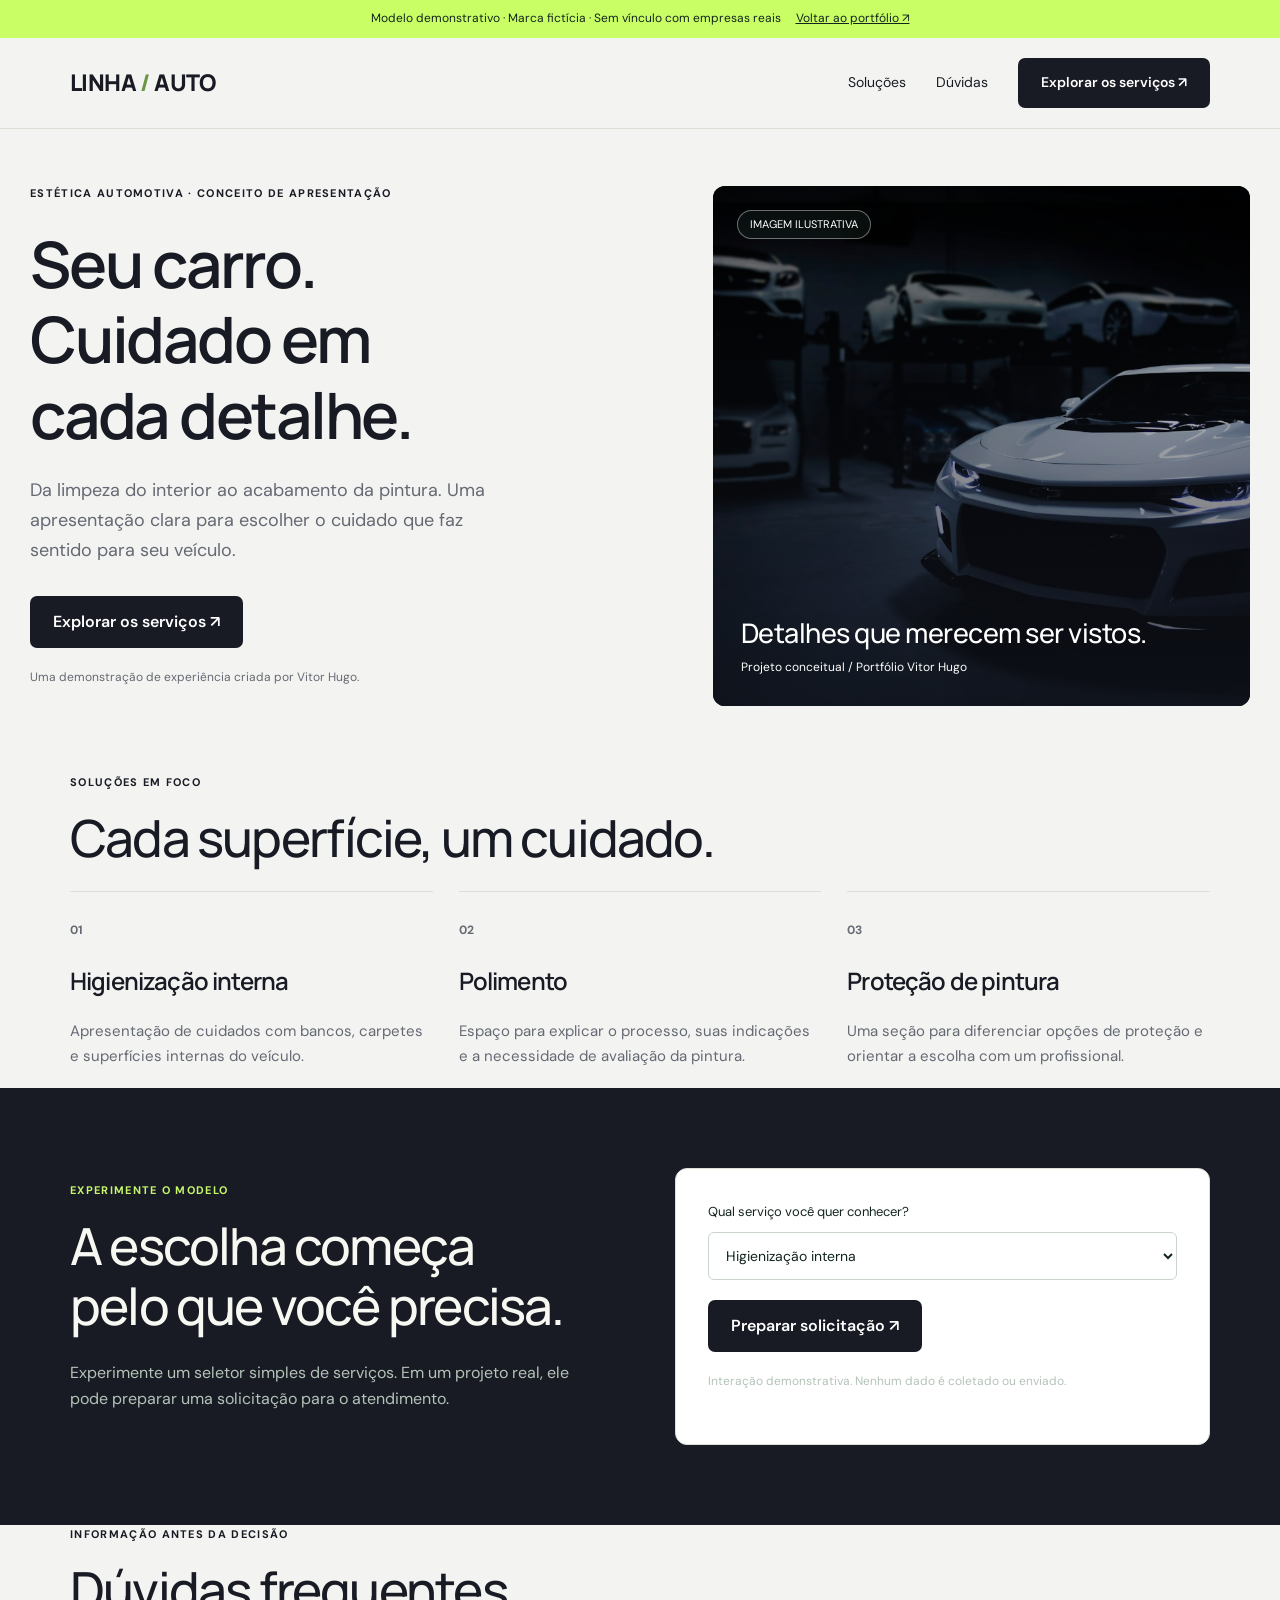
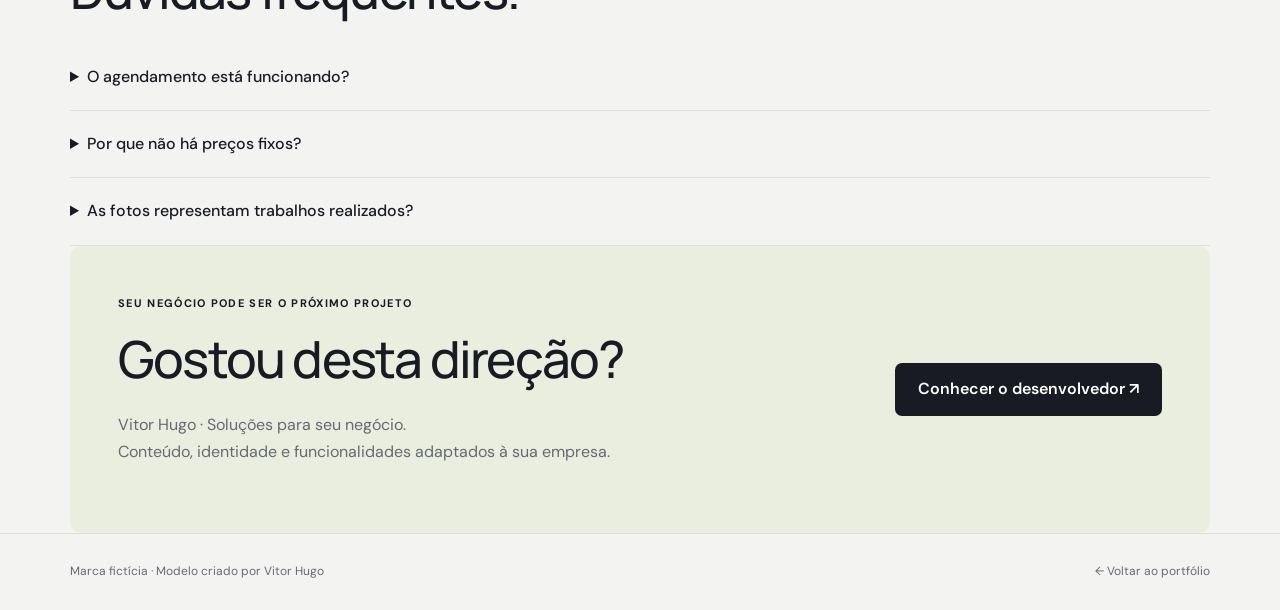
==== commit 5a331c0b: "Reformula portfolio com visual moderno, navegacao mobile e animacoes acessiveis" ====
--- a/modelos/auto.html
+++ b/modelos/auto.html
@@ -1 +1 @@
-<!doctype html><html lang="pt-BR"><head><meta charset="utf-8"><meta name="viewport" content="width=device-width, initial-scale=1"><title>Linha Auto — Modelo demonstrativo | Vitor Hugo</title><meta name="description" content="Projeto fictício de landing page criado por Vitor Hugo para demonstrar design e desenvolvimento web."><meta name="theme-color" content="#14251e"><link rel="icon" href="../assets/favicon.svg" type="image/svg+xml"><link rel="stylesheet" href="../assets/style.css?v=2"><script src="../assets/app.js" defer></script></head><body class="demo auto"><div class="demo-bar">Modelo demonstrativo · Marca fictícia · Sem vínculo com empresas reais <a href="../index.html#projetos">Voltar ao portfólio ↗</a></div><header><nav class="wrap"><a href="#" class="brand">LINHA<span style="color:#6e9544"> / </span>AUTO</a><div class="links"><a class="nav-extra" href="#servicos">Soluções</a><a class="nav-extra" href="#duvidas">Dúvidas</a><a class="button" href="#explorar">Explorar os serviços ↗</a></div></nav></header><main><div class="wrap hero"><div class="hero-grid"><div><span class="eyebrow">Estética automotiva · Conceito de apresentação</span><h1>Seu carro.<br>Cuidado em<br>cada detalhe.</h1><p class="intro">Da limpeza do interior ao acabamento da pintura. Uma apresentação clara para escolher o cuidado que faz sentido para seu veículo.</p><div class="actions"><a href="#explorar" class="button">Explorar os serviços ↗</a></div><p class="small" style="margin-top:20px">Uma demonstração de experiência criada por Vitor Hugo.</p></div><div class="hero-visual"><img src="../assets/auto.jpg" alt="Automóvel esportivo em ambiente externo"><span class="label">IMAGEM ILUSTRATIVA</span><div class="visual-caption"><strong>Detalhes que merecem ser vistos.</strong><span>Projeto conceitual / Portfólio Vitor Hugo</span></div></div></div></div><section class="wrap" id="servicos"><span class="eyebrow">Soluções em foco</span><h2>Cada superfície, um cuidado.</h2><div class="feature-grid"><article class="feature"><b>01</b><h3>Higienização interna</h3><p>Apresentação de cuidados com bancos, carpetes e superfícies internas do veículo.</p></article><article class="feature"><b>02</b><h3>Polimento</h3><p>Espaço para explicar o processo, suas indicações e a necessidade de avaliação da pintura.</p></article><article class="feature"><b>03</b><h3>Proteção de pintura</h3><p>Uma seção para diferenciar opções de proteção e orientar a escolha com um profissional.</p></article></div></section><section class="dark" id="explorar"><div class="wrap tool-grid"><div><span class="eyebrow">Experimente o modelo</span><h2>A escolha começa<br>pelo que você precisa.</h2><p>Experimente um seletor simples de serviços. Em um projeto real, ele pode preparar uma solicitação para o atendimento.</p></div><div class="tool"><label for="interest">Qual serviço você quer conhecer?</label><select id="interest"><option>Higienização interna</option><option>Polimento</option><option>Proteção de pintura</option></select><button type="button" class="button" id="demo-action">Preparar solicitação ↗</button><div id="demo-result" class="output" role="status" hidden style="margin-top:22px"></div><p class="small" style="margin-top:20px">Interação demonstrativa. Nenhum dado é coletado ou enviado.</p></div></div></section><section class="wrap" id="duvidas"><span class="eyebrow">Informação antes da decisão</span><h2>Dúvidas frequentes.</h2><details><summary>O agendamento está funcionando?</summary><p>Esta é uma demonstração. Nenhum horário é reservado e nenhuma solicitação é enviada.</p></details><details><summary>Por que não há preços fixos?</summary><p>Em uma operação real, tamanho do veículo, estado das superfícies e escopo do serviço precisam ser avaliados pela empresa.</p></details><details><summary>As fotos representam trabalhos realizados?</summary><p>Não. As imagens são ilustrativas e não representam serviços executados por Vitor Hugo ou por uma empresa real.</p></details></section><section class="wrap" style="padding-top:0"><div class="contact"><div><span class="eyebrow">Seu negócio pode ser o próximo projeto</span><h2>Gostou desta direção?</h2><p>Vitor Hugo · Soluções para seu negócio.<br>Conteúdo, identidade e funcionalidades adaptados à sua empresa.</p></div><a class="button" href="../index.html#contato">Conhecer o desenvolvedor ↗</a></div></section></main><footer><div class="wrap footer-row"><span>Marca fictícia · Modelo criado por Vitor Hugo</span><a href="../index.html">← Voltar ao portfólio</a></div></footer></body></html>+<!doctype html><html lang="pt-BR"><head><meta charset="utf-8"><meta name="viewport" content="width=device-width, initial-scale=1"><title>Linha Auto — Modelo demonstrativo | Vitor Hugo</title><meta name="description" content="Projeto fictício de landing page criado por Vitor Hugo para demonstrar design e desenvolvimento web."><meta name="theme-color" content="#14251e"><link rel="icon" href="../assets/favicon.svg" type="image/svg+xml"><link rel="stylesheet" href="../assets/style.css?v=3"><script src="../assets/app.js?v=3" defer></script></head><body class="demo auto"><div class="demo-bar">Modelo demonstrativo · Marca fictícia · Sem vínculo com empresas reais <a href="../index.html#projetos">Voltar ao portfólio ↗</a></div><header><nav class="wrap"><a href="#" class="brand">LINHA<span style="color:#6e9544"> / </span>AUTO</a><div class="links"><a class="nav-extra" href="#servicos">Soluções</a><a class="nav-extra" href="#duvidas">Dúvidas</a><a class="button" href="#explorar">Explorar os serviços ↗</a></div></nav></header><main><div class="wrap hero"><div class="hero-grid"><div><span class="eyebrow">Estética automotiva · Conceito de apresentação</span><h1>Seu carro.<br>Cuidado em<br>cada detalhe.</h1><p class="intro">Da limpeza do interior ao acabamento da pintura. Uma apresentação clara para escolher o cuidado que faz sentido para seu veículo.</p><div class="actions"><a href="#explorar" class="button">Explorar os serviços ↗</a></div><p class="small" style="margin-top:20px">Uma demonstração de experiência criada por Vitor Hugo.</p></div><div class="hero-visual"><img src="../assets/auto.jpg" alt="Automóvel esportivo em ambiente externo"><span class="label">IMAGEM ILUSTRATIVA</span><div class="visual-caption"><strong>Detalhes que merecem ser vistos.</strong><span>Projeto conceitual / Portfólio Vitor Hugo</span></div></div></div></div><section class="wrap" id="servicos"><span class="eyebrow">Soluções em foco</span><h2>Cada superfície, um cuidado.</h2><div class="feature-grid"><article class="feature"><b>01</b><h3>Higienização interna</h3><p>Apresentação de cuidados com bancos, carpetes e superfícies internas do veículo.</p></article><article class="feature"><b>02</b><h3>Polimento</h3><p>Espaço para explicar o processo, suas indicações e a necessidade de avaliação da pintura.</p></article><article class="feature"><b>03</b><h3>Proteção de pintura</h3><p>Uma seção para diferenciar opções de proteção e orientar a escolha com um profissional.</p></article></div></section><section class="dark" id="explorar"><div class="wrap tool-grid"><div><span class="eyebrow">Experimente o modelo</span><h2>A escolha começa<br>pelo que você precisa.</h2><p>Experimente um seletor simples de serviços. Em um projeto real, ele pode preparar uma solicitação para o atendimento.</p></div><div class="tool"><label for="interest">Qual serviço você quer conhecer?</label><select id="interest"><option>Higienização interna</option><option>Polimento</option><option>Proteção de pintura</option></select><button type="button" class="button" id="demo-action">Preparar solicitação ↗</button><div id="demo-result" class="output" role="status" hidden style="margin-top:22px"></div><p class="small" style="margin-top:20px">Interação demonstrativa. Nenhum dado é coletado ou enviado.</p></div></div></section><section class="wrap" id="duvidas"><span class="eyebrow">Informação antes da decisão</span><h2>Dúvidas frequentes.</h2><details><summary>O agendamento está funcionando?</summary><p>Esta é uma demonstração. Nenhum horário é reservado e nenhuma solicitação é enviada.</p></details><details><summary>Por que não há preços fixos?</summary><p>Em uma operação real, tamanho do veículo, estado das superfícies e escopo do serviço precisam ser avaliados pela empresa.</p></details><details><summary>As fotos representam trabalhos realizados?</summary><p>Não. As imagens são ilustrativas e não representam serviços executados por Vitor Hugo ou por uma empresa real.</p></details></section><section class="wrap" style="padding-top:0"><div class="contact"><div><span class="eyebrow">Seu negócio pode ser o próximo projeto</span><h2>Gostou desta direção?</h2><p>Vitor Hugo · Soluções para seu negócio.<br>Conteúdo, identidade e funcionalidades adaptados à sua empresa.</p></div><a class="button" href="../index.html#contato">Conhecer o desenvolvedor ↗</a></div></section></main><footer><div class="wrap footer-row"><span>Marca fictícia · Modelo criado por Vitor Hugo</span><a href="../index.html">← Voltar ao portfólio</a></div></footer></body></html>
--- a/assets/style.css
+++ b/assets/style.css
@@ -42,3 +42,18 @@
 .pilates .hero-visual{border-radius:100px 100px 12px 12px}
 .demo-bar{padding:10px 16px;line-height:1.65}.demo-bar a{display:inline-block;margin-left:4px}
 }
+
+/* Motion shared by the three demonstrative landing pages. */
+.button{transition:transform .2s ease,box-shadow .2s ease}
+.button:hover{transform:translateY(-2px);box-shadow:0 8px 22px #14251e18}
+.demo header{background:var(--paper)}
+.demo .hero-visual img{animation:demo-photo-in 1s ease both}
+.demo .hero-grid>div:first-child{animation:demo-content-in .7s ease both}
+.demo section.motion-visible{animation:demo-content-in .65s ease both}
+.demo .feature{border-radius:0 0 8px 8px;transition:transform .25s ease}
+.demo .feature:hover{transform:translateY(-4px)}
+.demo details[open] p{animation:demo-content-in .3s ease both}
+@keyframes demo-photo-in{from{opacity:.65;transform:scale(1.035)}to{opacity:1;transform:scale(1)}}
+@keyframes demo-content-in{from{opacity:.3;transform:translateY(16px)}to{opacity:1;transform:translateY(0)}}
+@media(hover:none){.button:hover,.demo .feature:hover{transform:none;box-shadow:none}}
+@media(prefers-reduced-motion:reduce){*,*:before,*:after{animation:none!important;transition:none!important}}
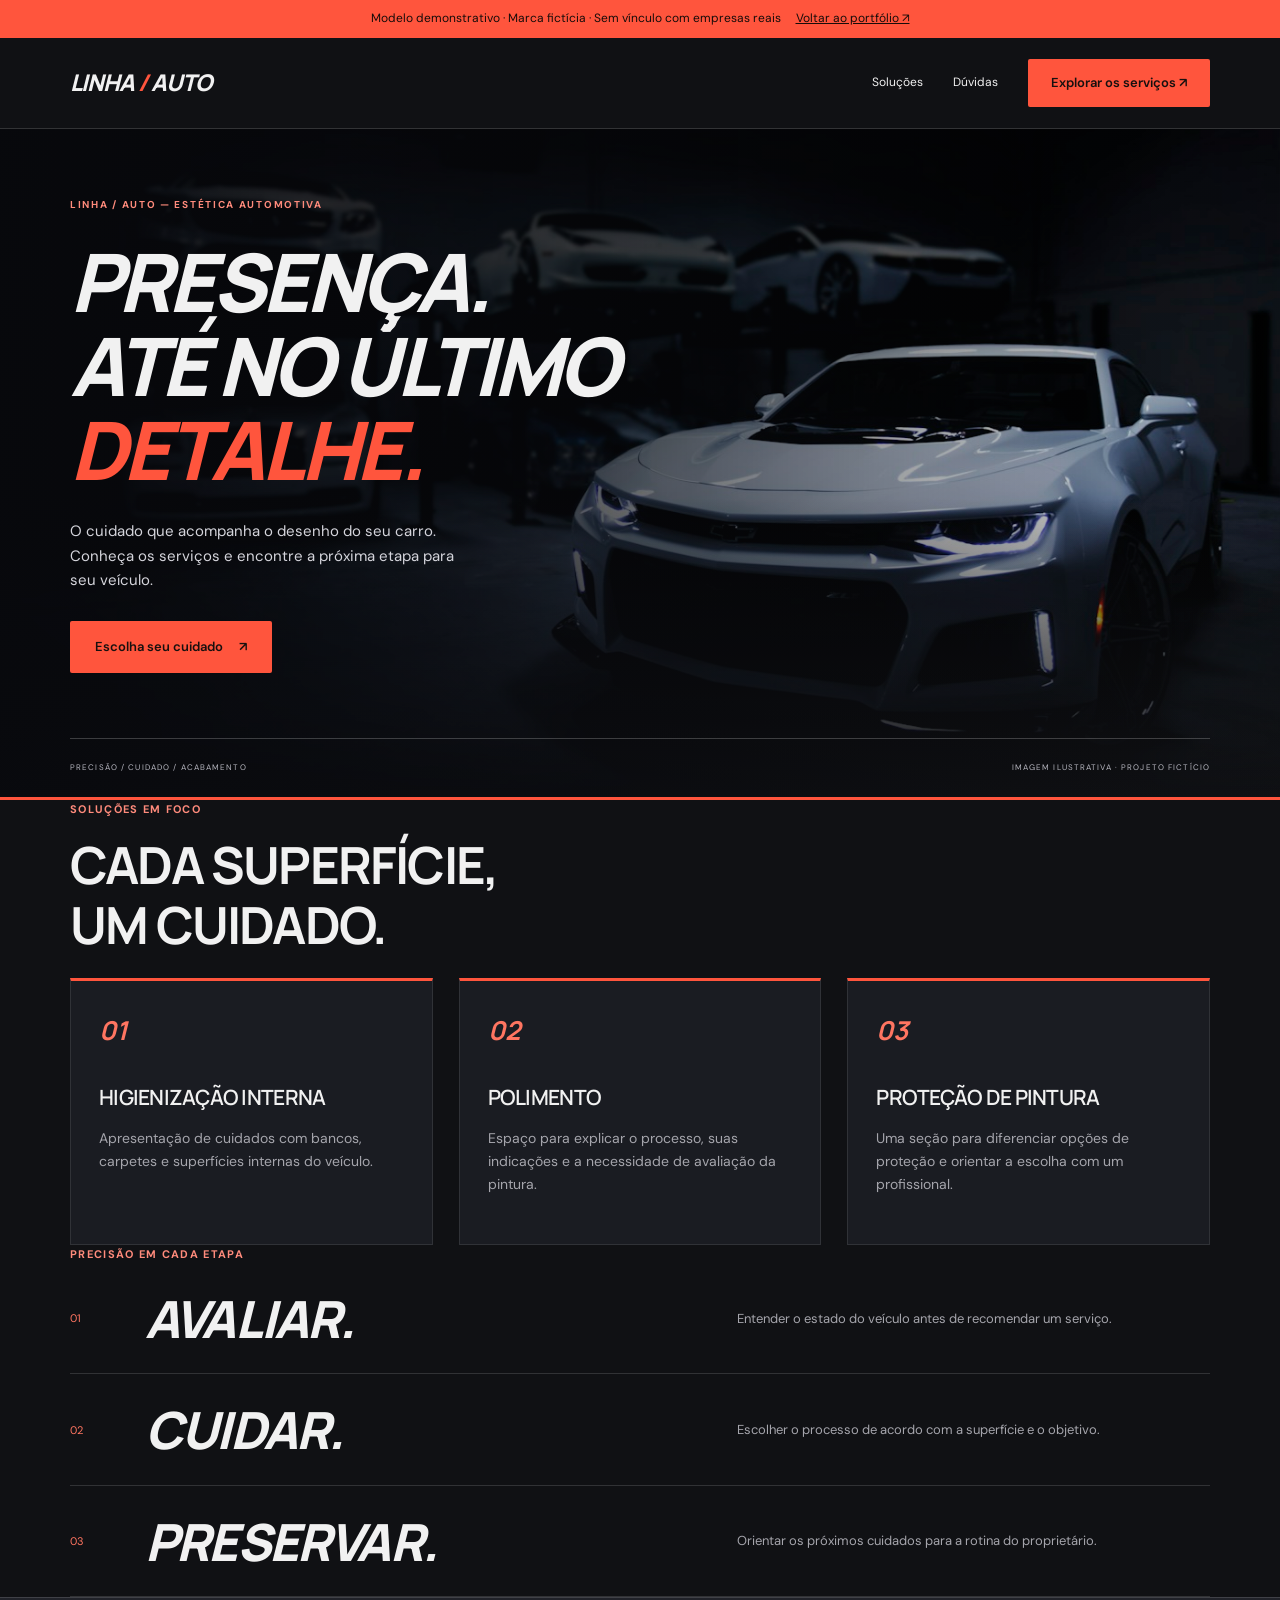
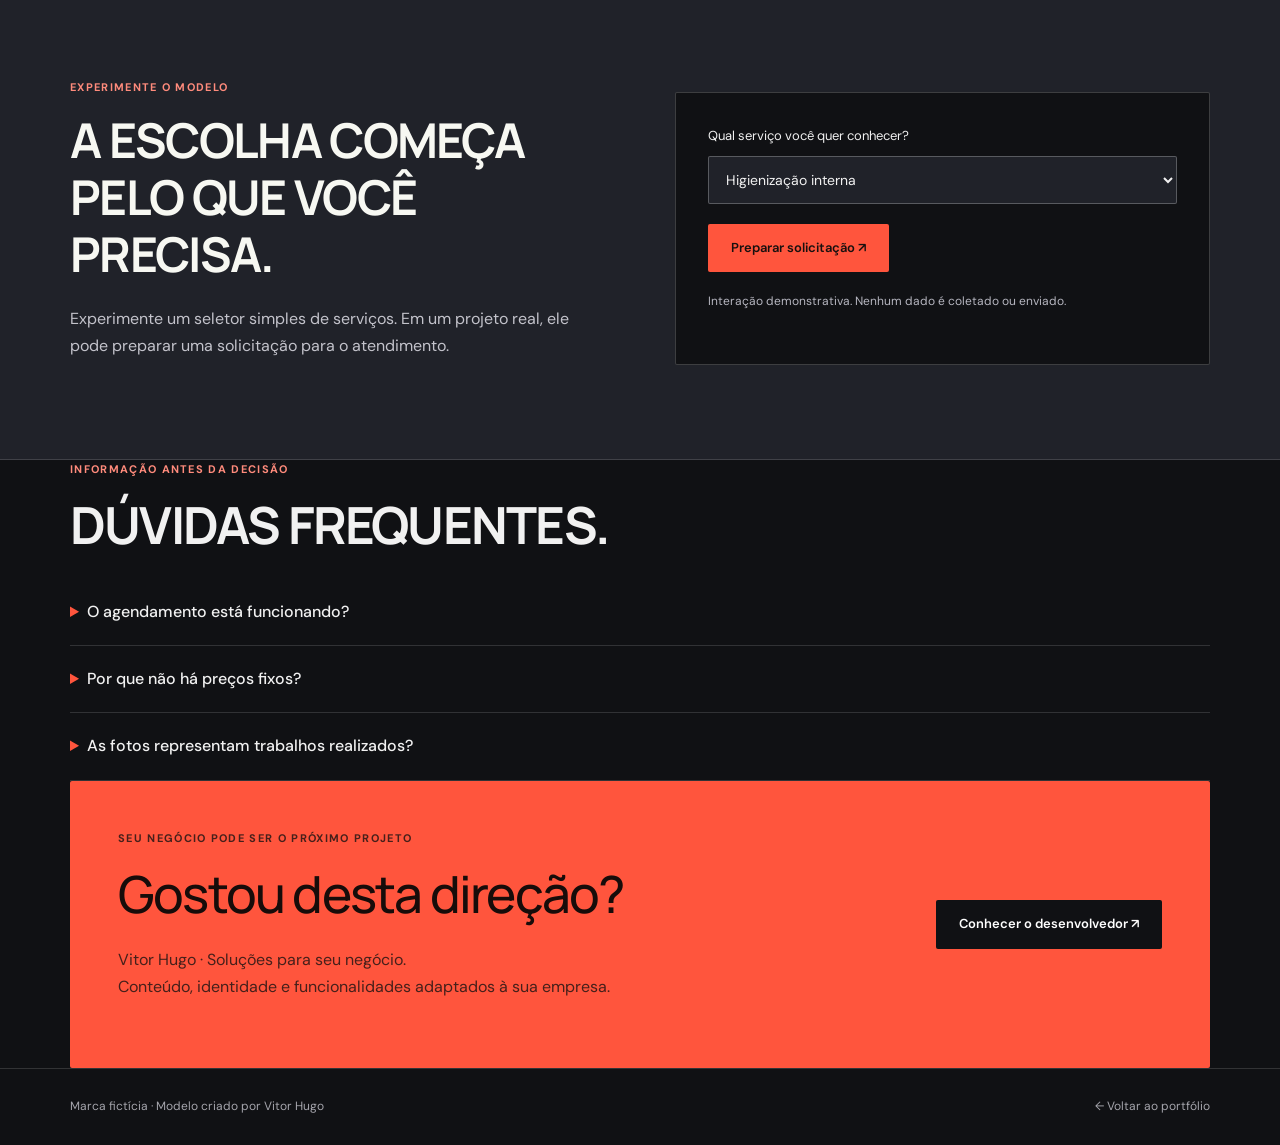
==== commit 5d608086: "Cria identidades visuais e movimentos distintos para Solare Linha Auto e Essencia" ====
--- a/modelos/auto.html
+++ b/modelos/auto.html
@@ -1 +1 @@
-<!doctype html><html lang="pt-BR"><head><meta charset="utf-8"><meta name="viewport" content="width=device-width, initial-scale=1"><title>Linha Auto — Modelo demonstrativo | Vitor Hugo</title><meta name="description" content="Projeto fictício de landing page criado por Vitor Hugo para demonstrar design e desenvolvimento web."><meta name="theme-color" content="#14251e"><link rel="icon" href="../assets/favicon.svg" type="image/svg+xml"><link rel="stylesheet" href="../assets/style.css?v=3"><script src="../assets/app.js?v=3" defer></script></head><body class="demo auto"><div class="demo-bar">Modelo demonstrativo · Marca fictícia · Sem vínculo com empresas reais <a href="../index.html#projetos">Voltar ao portfólio ↗</a></div><header><nav class="wrap"><a href="#" class="brand">LINHA<span style="color:#6e9544"> / </span>AUTO</a><div class="links"><a class="nav-extra" href="#servicos">Soluções</a><a class="nav-extra" href="#duvidas">Dúvidas</a><a class="button" href="#explorar">Explorar os serviços ↗</a></div></nav></header><main><div class="wrap hero"><div class="hero-grid"><div><span class="eyebrow">Estética automotiva · Conceito de apresentação</span><h1>Seu carro.<br>Cuidado em<br>cada detalhe.</h1><p class="intro">Da limpeza do interior ao acabamento da pintura. Uma apresentação clara para escolher o cuidado que faz sentido para seu veículo.</p><div class="actions"><a href="#explorar" class="button">Explorar os serviços ↗</a></div><p class="small" style="margin-top:20px">Uma demonstração de experiência criada por Vitor Hugo.</p></div><div class="hero-visual"><img src="../assets/auto.jpg" alt="Automóvel esportivo em ambiente externo"><span class="label">IMAGEM ILUSTRATIVA</span><div class="visual-caption"><strong>Detalhes que merecem ser vistos.</strong><span>Projeto conceitual / Portfólio Vitor Hugo</span></div></div></div></div><section class="wrap" id="servicos"><span class="eyebrow">Soluções em foco</span><h2>Cada superfície, um cuidado.</h2><div class="feature-grid"><article class="feature"><b>01</b><h3>Higienização interna</h3><p>Apresentação de cuidados com bancos, carpetes e superfícies internas do veículo.</p></article><article class="feature"><b>02</b><h3>Polimento</h3><p>Espaço para explicar o processo, suas indicações e a necessidade de avaliação da pintura.</p></article><article class="feature"><b>03</b><h3>Proteção de pintura</h3><p>Uma seção para diferenciar opções de proteção e orientar a escolha com um profissional.</p></article></div></section><section class="dark" id="explorar"><div class="wrap tool-grid"><div><span class="eyebrow">Experimente o modelo</span><h2>A escolha começa<br>pelo que você precisa.</h2><p>Experimente um seletor simples de serviços. Em um projeto real, ele pode preparar uma solicitação para o atendimento.</p></div><div class="tool"><label for="interest">Qual serviço você quer conhecer?</label><select id="interest"><option>Higienização interna</option><option>Polimento</option><option>Proteção de pintura</option></select><button type="button" class="button" id="demo-action">Preparar solicitação ↗</button><div id="demo-result" class="output" role="status" hidden style="margin-top:22px"></div><p class="small" style="margin-top:20px">Interação demonstrativa. Nenhum dado é coletado ou enviado.</p></div></div></section><section class="wrap" id="duvidas"><span class="eyebrow">Informação antes da decisão</span><h2>Dúvidas frequentes.</h2><details><summary>O agendamento está funcionando?</summary><p>Esta é uma demonstração. Nenhum horário é reservado e nenhuma solicitação é enviada.</p></details><details><summary>Por que não há preços fixos?</summary><p>Em uma operação real, tamanho do veículo, estado das superfícies e escopo do serviço precisam ser avaliados pela empresa.</p></details><details><summary>As fotos representam trabalhos realizados?</summary><p>Não. As imagens são ilustrativas e não representam serviços executados por Vitor Hugo ou por uma empresa real.</p></details></section><section class="wrap" style="padding-top:0"><div class="contact"><div><span class="eyebrow">Seu negócio pode ser o próximo projeto</span><h2>Gostou desta direção?</h2><p>Vitor Hugo · Soluções para seu negócio.<br>Conteúdo, identidade e funcionalidades adaptados à sua empresa.</p></div><a class="button" href="../index.html#contato">Conhecer o desenvolvedor ↗</a></div></section></main><footer><div class="wrap footer-row"><span>Marca fictícia · Modelo criado por Vitor Hugo</span><a href="../index.html">← Voltar ao portfólio</a></div></footer></body></html>+<!doctype html><html lang="pt-BR"><head><meta charset="utf-8"><meta name="viewport" content="width=device-width, initial-scale=1"><title>Linha Auto — Modelo demonstrativo | Vitor Hugo</title><meta name="description" content="Projeto fictício de landing page criado por Vitor Hugo para demonstrar design e desenvolvimento web."><meta name="theme-color" content="#101114"><link rel="icon" href="../assets/favicon.svg" type="image/svg+xml"><link rel="stylesheet" href="../assets/style.css?v=4"><link rel="stylesheet" href="../assets/auto.css?v=4"><script src="../assets/app.js?v=4" defer></script></head><body id="topo" class="demo auto"><div class="demo-bar">Modelo demonstrativo · Marca fictícia · Sem vínculo com empresas reais <a href="../index.html#projetos">Voltar ao portfólio ↗</a></div><header><nav class="wrap"><a href="#topo" class="brand">LINHA<span class="brand-slash"> / </span>AUTO</a><div class="links"><a class="nav-extra" href="#servicos">Soluções</a><a class="nav-extra" href="#duvidas">Dúvidas</a><a class="button" href="#explorar">Explorar os serviços ↗</a></div></nav></header><main><div class="auto-hero"><img class="auto-backdrop" src="../assets/auto.jpg" alt="Automóvel esportivo, imagem ilustrativa do modelo Linha Auto" width="1400" height="930"><div class="wrap auto-hero-content"><span class="eyebrow">LINHA / AUTO — ESTÉTICA AUTOMOTIVA</span><h1>Presença.<br>Até no último<br><em>detalhe.</em></h1><p class="intro">O cuidado que acompanha o desenho do seu carro. Conheça os serviços e encontre a próxima etapa para seu veículo.</p><a href="#servicos" class="button">Escolha seu cuidado <span>↗</span></a><div class="auto-hero-bottom"><span>PRECISÃO / CUIDADO / ACABAMENTO</span><span>IMAGEM ILUSTRATIVA · PROJETO FICTÍCIO</span></div></div><span class="speed-line" aria-hidden="true"></span></div><section class="wrap" id="servicos"><span class="eyebrow">Soluções em foco</span><h2>Cada superfície, um cuidado.</h2><div class="feature-grid"><article class="feature"><b>01</b><h3>Higienização interna</h3><p>Apresentação de cuidados com bancos, carpetes e superfícies internas do veículo.</p></article><article class="feature"><b>02</b><h3>Polimento</h3><p>Espaço para explicar o processo, suas indicações e a necessidade de avaliação da pintura.</p></article><article class="feature"><b>03</b><h3>Proteção de pintura</h3><p>Uma seção para diferenciar opções de proteção e orientar a escolha com um profissional.</p></article></div></section><section class="auto-manifesto wrap"><span class="eyebrow">PRECISÃO EM CADA ETAPA</span><div class="manifesto-line"><span>01</span><h2>Avaliar.</h2><p>Entender o estado do veículo antes de recomendar um serviço.</p></div><div class="manifesto-line"><span>02</span><h2>Cuidar.</h2><p>Escolher o processo de acordo com a superfície e o objetivo.</p></div><div class="manifesto-line"><span>03</span><h2>Preservar.</h2><p>Orientar os próximos cuidados para a rotina do proprietário.</p></div></section><section class="dark" id="explorar"><div class="wrap tool-grid"><div><span class="eyebrow">Experimente o modelo</span><h2>A escolha começa<br>pelo que você precisa.</h2><p>Experimente um seletor simples de serviços. Em um projeto real, ele pode preparar uma solicitação para o atendimento.</p></div><div class="tool"><label for="interest">Qual serviço você quer conhecer?</label><select id="interest"><option>Higienização interna</option><option>Polimento</option><option>Proteção de pintura</option></select><button type="button" class="button" id="demo-action">Preparar solicitação ↗</button><div id="demo-result" class="output" role="status" hidden style="margin-top:22px"></div><p class="small" style="margin-top:20px">Interação demonstrativa. Nenhum dado é coletado ou enviado.</p></div></div></section><section class="wrap" id="duvidas"><span class="eyebrow">Informação antes da decisão</span><h2>Dúvidas frequentes.</h2><details><summary>O agendamento está funcionando?</summary><p>Esta é uma demonstração. Nenhum horário é reservado e nenhuma solicitação é enviada.</p></details><details><summary>Por que não há preços fixos?</summary><p>Em uma operação real, tamanho do veículo, estado das superfícies e escopo do serviço precisam ser avaliados pela empresa.</p></details><details><summary>As fotos representam trabalhos realizados?</summary><p>Não. As imagens são ilustrativas e não representam serviços executados por Vitor Hugo ou por uma empresa real.</p></details></section><section class="wrap" style="padding-top:0"><div class="contact"><div><span class="eyebrow">Seu negócio pode ser o próximo projeto</span><h2>Gostou desta direção?</h2><p>Vitor Hugo · Soluções para seu negócio.<br>Conteúdo, identidade e funcionalidades adaptados à sua empresa.</p></div><a class="button" href="../index.html#contato">Conhecer o desenvolvedor ↗</a></div></section></main><footer><div class="wrap footer-row"><span>Marca fictícia · Modelo criado por Vitor Hugo</span><a href="../index.html">← Voltar ao portfólio</a></div></footer></body></html>
--- a/assets/auto.css
+++ b/assets/auto.css
@@ -0,0 +1 @@
+.auto{--ink:#f1f1f1;--paper:#101114;--accent:#ff553d;--muted:#a5a5ac;--line:#ffffff24}.auto .demo-bar{background:#ff553d;color:#170c0a}.auto header{background:#101114}.auto .brand{font-size:23px;letter-spacing:-1px;font-weight:800;font-style:italic}.brand-slash{color:#ff553d}.auto .button{border-radius:2px;background:#ff553d;color:#17100f;box-shadow:none;font-size:13px}.auto .button:hover{background:#ff745d;box-shadow:none}.auto .links{font-size:12px}.auto-hero{position:relative;isolation:isolate;overflow:hidden;background:#181a21;min-height:660px}.auto-backdrop{position:absolute;inset:0;height:100%;object-fit:cover;object-position:65% center;z-index:-2;animation:auto-image-arrive 1.2s ease both}.auto-hero:after{content:'';position:absolute;inset:0;background:linear-gradient(90deg,#08090deb 0%,#08090d9e 46%,#08090d15),linear-gradient(0deg,#101114,transparent 45%);z-index:-1}.auto-hero-content{padding-block:68px 25px}.auto-hero .eyebrow{color:#ff8b7c;font-size:10px;letter-spacing:.17em}.auto-hero h1{font-size:clamp(46px,6.3vw,85px);font-weight:800;font-style:italic;letter-spacing:-.05em;text-transform:uppercase;line-height:1.04;max-width:730px;margin-block:27px;animation:auto-type-arrive .7s ease both}.auto-hero em{color:#ff553d;font-style:inherit}.auto-hero .intro{color:#d5d5dc;font-size:15px;max-width:390px;margin-bottom:28px}.auto-hero .button{padding:17px 25px}.auto-hero-bottom{border-top:1px solid #ffffff35;margin-top:65px;padding-top:22px;display:flex;justify-content:space-between;gap:15px;font-size:8px;letter-spacing:.14em;color:#b7b7c0}.speed-line{position:absolute;bottom:0;left:0;height:3px;width:100%;background:#ff553d;transform-origin:left;animation:auto-line-arrive 1.2s ease both}.auto #servicos h2{max-width:650px;text-transform:uppercase;font-weight:700;font-size:clamp(34px,4vw,52px)}.auto .eyebrow{color:#ff8b7c}.auto .feature{background:#1a1c22;border:1px solid #ffffff18;border-top:3px solid #ff553d;padding:28px;border-radius:0}.auto .feature b{font-style:italic;font-size:26px;color:#ff7561;font-family:Manrope,sans-serif}.auto .feature h3{text-transform:uppercase;font-size:21px;line-height:1.3;margin-block:32px 15px}.auto .feature p{font-size:14px}.auto .feature:hover{border-color:#ff553d}.auto-manifesto{padding-top:0}.manifesto-line{display:grid;grid-template-columns:50px minmax(0,1.2fr) minmax(0,1fr);gap:25px;align-items:center;border-bottom:1px solid var(--line);padding:25px 0}.manifesto-line>span{font-size:11px;color:#ff7561}.manifesto-line h2{font-size:clamp(34px,4vw,56px);font-style:italic;font-weight:800;text-transform:uppercase;margin:0}.manifesto-line p{font-size:13px;color:var(--muted);margin:0}.auto .dark{background:#202229;border-block:1px solid var(--line)}.auto .dark .eyebrow{color:#ff8b7c}.auto .dark p{color:#c3c3cb}.auto .dark h2{text-transform:uppercase;font-size:clamp(32px,3.8vw,48px);font-weight:700}.auto .tool{background:#101114;color:var(--ink);border:1px solid #ffffff30;border-radius:2px;padding:32px}.auto .tool input,.auto .tool select{background:#202229;border:1px solid #ffffff40;color:#f1f1f1;border-radius:2px}.auto .tool .output{background:#282326;color:#f0dad6;border:1px solid #ff553d66;border-radius:2px;font-size:13px}.auto .tool .small{color:#b6b6c0}.auto .contact{background:#ff553d;color:#170c0a;border-radius:2px}.auto .contact .eyebrow,.auto .contact p{color:#46201b}.auto .contact .button{background:#101114;color:#fff}.auto #duvidas h2{text-transform:uppercase;font-weight:700}.auto section.motion-visible{animation:auto-type-arrive .6s ease both}.auto summary::marker{color:#ff553d}.auto .contact .button:hover{background:#2c1b1b}@keyframes auto-type-arrive{from{opacity:.2;transform:translateX(-20px)}to{opacity:1;transform:translateX(0)}}@keyframes auto-image-arrive{from{transform:scale(1.06);filter:brightness(.6)}to{transform:scale(1);filter:brightness(1)}}@keyframes auto-line-arrive{from{transform:scaleX(0)}to{transform:scaleX(1)}}@media(max-width:850px){.auto-hero{min-height:620px}.auto-hero h1{font-size:clamp(42px,8.7vw,70px)}.auto-hero-content{padding-top:55px}.auto-hero:after{background:linear-gradient(90deg,#08090dde,#08090d88),linear-gradient(0deg,#101114,transparent)}.auto-backdrop{object-position:68% center}.manifesto-line{grid-template-columns:30px minmax(0,1fr);gap:15px}.manifesto-line p{grid-column:2}.auto .feature h3{margin-top:20px}.auto .tool{padding:25px}}@media(max-width:480px){.auto-hero{min-height:610px}.auto-hero h1{font-size:clamp(38px,10vw,48px)}.auto-hero .intro{font-size:14px;max-width:300px}.auto-hero-content{padding-top:42px}.auto-hero-bottom{margin-top:45px;flex-direction:column;font-size:8px;gap:8px}.auto .feature{padding:24px}.auto .brand{font-size:24px}.auto .hero-hero-bottom{margin-top:30px}}
